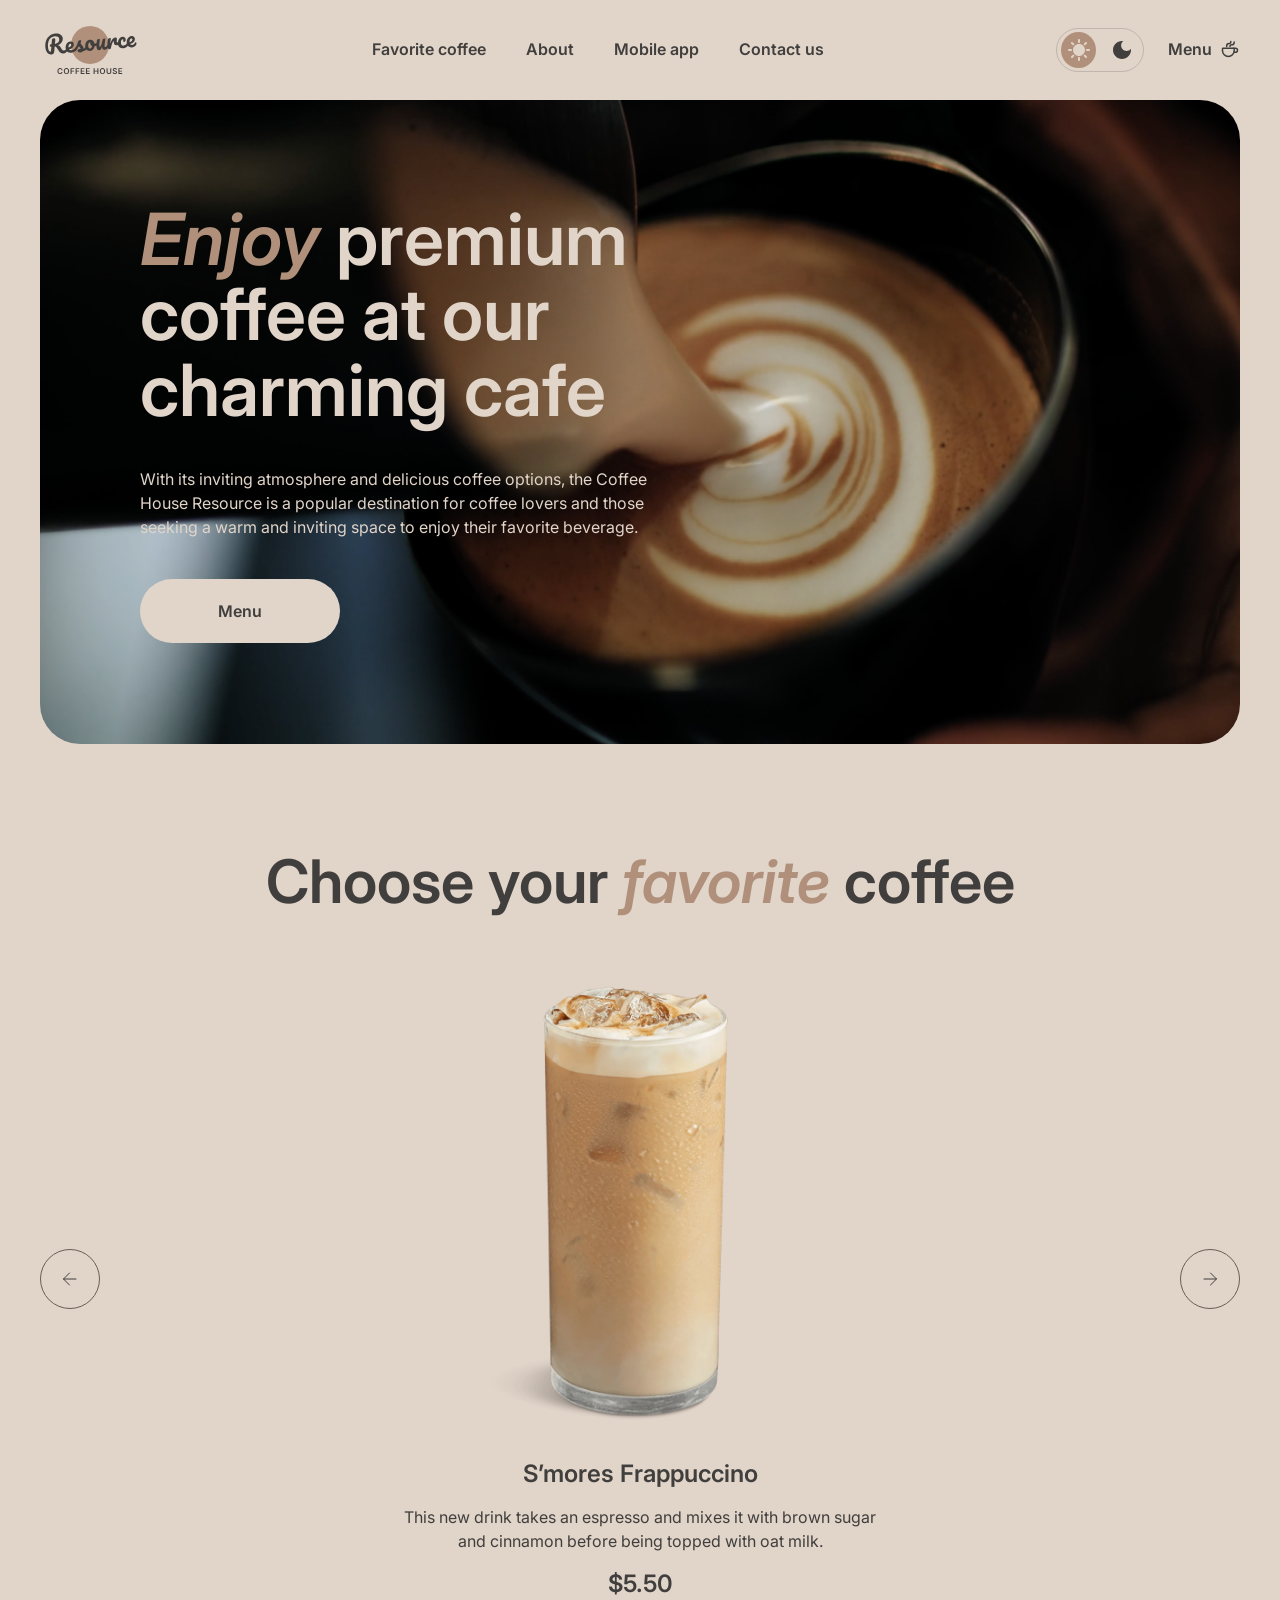
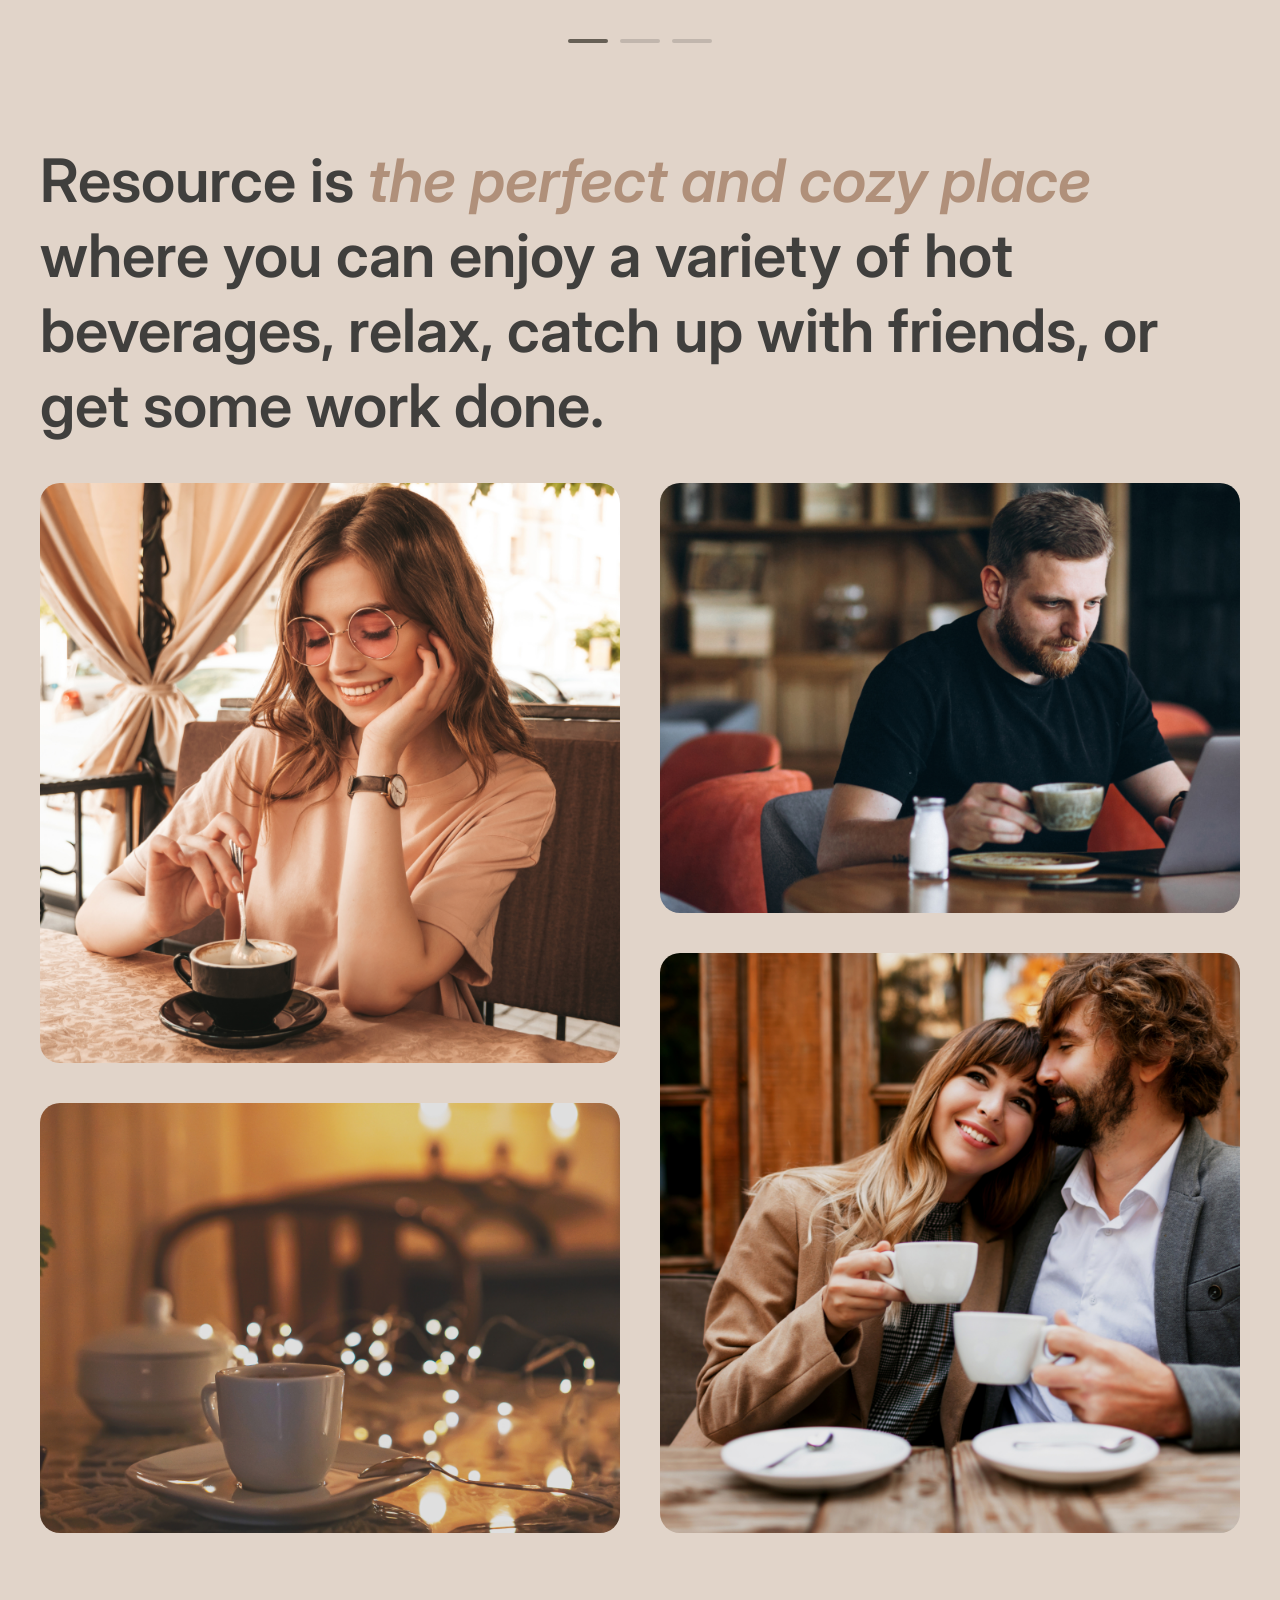
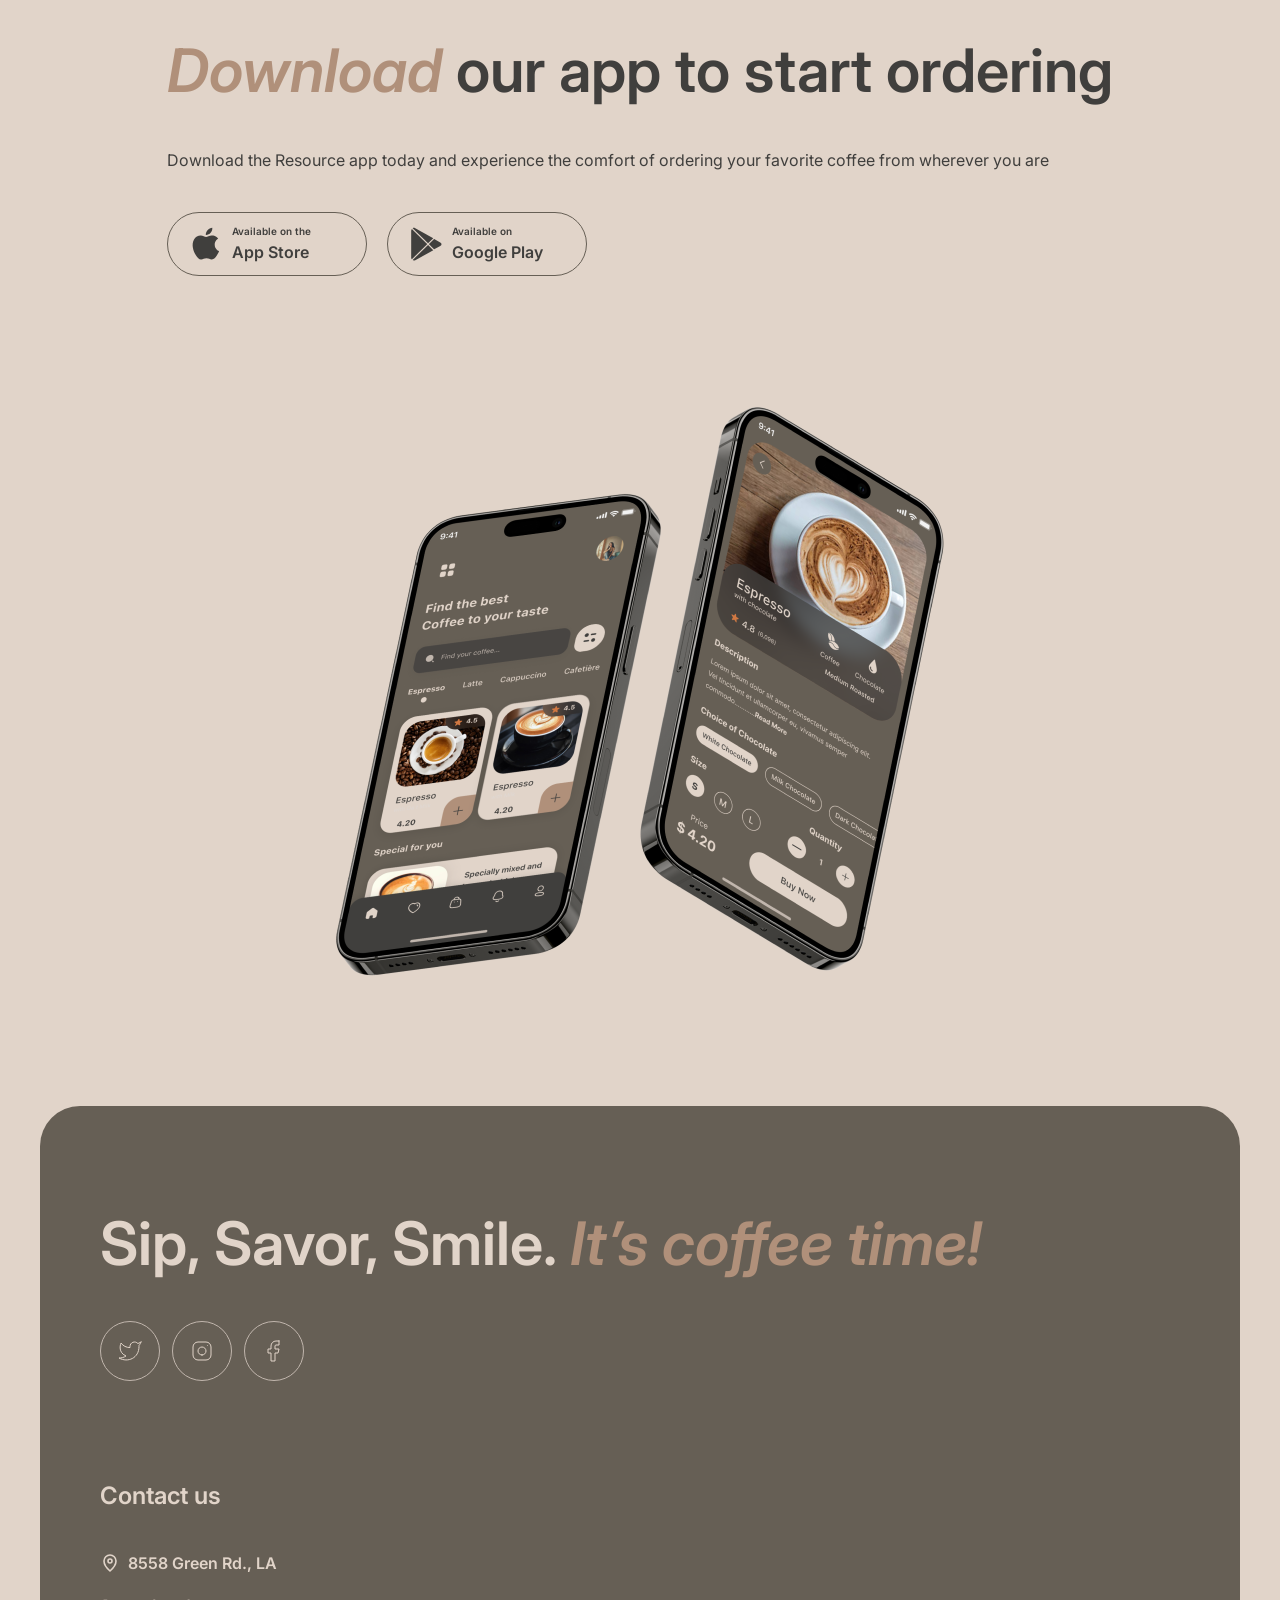
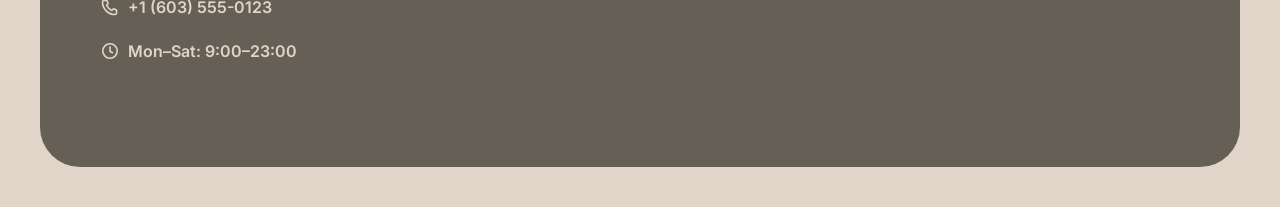
==== index.html @ 62344fa4 "feat: add main and menu page" ====
<!doctype html>
<html lang="en" data-theme="light">
  <head>
    <meta charset="UTF-8" />
    <meta name="viewport" content="width=device-width, initial-scale=1.0" />
    <title>Resource Coffee House</title>
    <link rel="icon" href="favicon.svg" type="image/svg+xml" />
    <link rel="preconnect" href="https://fonts.googleapis.com" />
    <link rel="preconnect" href="https://fonts.gstatic.com" crossorigin />
    <link
      href="https://fonts.googleapis.com/css2?family=Inter:ital,wght@0,400;0,600;1,600&display=swap"
      rel="stylesheet"
    />
    <link rel="stylesheet" href="assets/css/main.css" />
    <script>
      document.documentElement.setAttribute(
        "data-theme",
        localStorage.getItem("theme") === "dark" ? "dark" : "light",
      );
    </script>
  </head>
  <body>
    <header class="header">
      <div class="container header__inner">
        <a class="logo" href="index.html" aria-label="Resource home">
          <svg
            width="100"
            height="60"
            viewBox="0 0 100 60"
            fill="none"
            xmlns="http://www.w3.org/2000/svg"
          >
            <path
              d="M69 25C69 35.4934 60.4934 44 50 44C39.5066 44 31 35.4934 31 25C31 14.5066 39.5066 6 50 6C60.4934 6 69 14.5066 69 25Z"
              fill="#B0907A"
            />
            <path
              d="M95.6784 22.2913C95.8856 22.2732 96.0534 22.3548 96.1817 22.5364C96.326 22.7165 96.4127 22.9739 96.442 23.3086C96.4922 23.8824 96.4 24.3884 96.1652 24.8265C95.7789 25.5509 95.2359 26.1365 94.5362 26.5832C93.8524 27.0285 93.0084 27.295 92.0042 27.3829C90.4741 27.5168 89.2469 27.1664 88.3226 26.3318C87.3969 25.4812 86.8658 24.2749 86.7291 22.7129C86.6329 21.6131 86.7748 20.5727 87.1547 19.5919C87.5333 18.5951 88.1046 17.7822 88.8687 17.1532C89.6487 16.5229 90.5568 16.1623 91.5928 16.0717C92.5173 15.9908 93.2829 16.2049 93.8895 16.714C94.4948 17.2071 94.8386 17.9239 94.9209 18.8643C95.0171 19.9641 94.7016 20.9473 93.9743 21.814C93.2617 22.6633 91.9772 23.4021 90.1208 24.0303C90.5675 24.73 91.2451 25.0401 92.1537 24.9606C92.8072 24.9035 93.3279 24.7053 93.7158 24.3662C94.1197 24.0257 94.5692 23.4725 95.0643 22.7064C95.2346 22.4506 95.4393 22.3122 95.6784 22.2913ZM91.3914 18.4503C90.8016 18.5019 90.3295 18.8885 89.9751 19.6102C89.6365 20.3304 89.5098 21.1767 89.5949 22.149L89.5991 22.1968C90.5199 21.8914 91.2318 21.4918 91.7347 20.9981C92.2376 20.5044 92.4632 19.9626 92.4117 19.3729C92.3852 19.0701 92.2766 18.8386 92.0859 18.6786C91.9098 18.5013 91.6783 18.4252 91.3914 18.4503Z"
              fill="currentColor"
            />
            <path
              d="M83.2976 28.1446C81.7356 28.2813 80.4779 27.9497 79.5245 27.1497C78.5857 26.3324 78.0529 25.1985 77.926 23.7481C77.813 22.457 77.969 21.303 78.394 20.2861C78.819 19.2692 79.4149 18.4622 80.1818 17.8651C80.9487 17.268 81.7784 16.9304 82.671 16.8523C83.5477 16.7756 84.2481 16.9793 84.7723 17.4635C85.311 17.9303 85.6159 18.5702 85.6871 19.383C85.7456 20.0525 85.6437 20.6316 85.3813 21.1203C85.1348 21.6076 84.7725 21.8722 84.2944 21.9141C83.9915 21.9406 83.7382 21.8904 83.5344 21.7637C83.3465 21.6356 83.2414 21.444 83.2191 21.189C83.2093 21.0774 83.2141 20.9485 83.2334 20.8023C83.2527 20.6561 83.2676 20.5504 83.278 20.4852C83.3367 20.2392 83.357 20.0125 83.3389 19.8053C83.3208 19.5981 83.2511 19.4436 83.1297 19.3418C83.0243 19.2386 82.876 19.1953 82.6847 19.2121C82.3181 19.2441 81.9901 19.4415 81.7006 19.8041C81.4097 20.1508 81.193 20.6114 81.0506 21.186C80.9081 21.7606 80.8661 22.3826 80.9247 23.0521C81.0865 24.901 81.9723 25.7551 83.5821 25.6142C84.2356 25.557 84.9181 25.2805 85.6296 24.7846C86.3556 24.2714 87.0469 23.5444 87.7034 22.6036C87.8752 22.3637 88.0806 22.2333 88.3197 22.2124C88.5269 22.1942 88.6946 22.2759 88.8229 22.4574C88.9672 22.6375 89.054 22.895 89.0832 23.2297C89.1362 23.8354 89.028 24.3427 88.7587 24.7518C88.0904 25.7418 87.2526 26.5378 86.2452 27.1399C85.2524 27.7247 84.2699 28.0596 83.2976 28.1446Z"
              fill="currentColor"
            />
            <path
              d="M69.549 29.3476C68.9433 29.4006 68.485 29.1195 68.1742 28.5042C67.8794 27.8876 67.6706 26.8779 67.5479 25.4753C67.3666 23.4032 67.4892 21.4089 67.9158 19.4924C68.0188 19.0177 68.2207 18.6627 68.5213 18.4276C68.8365 18.1752 69.289 18.0232 69.8787 17.9716C70.1975 17.9437 70.4242 17.964 70.5586 18.0326C70.6931 18.1011 70.7701 18.2469 70.7897 18.4701C70.812 18.7251 70.7426 19.3094 70.5816 20.2229C70.478 20.8744 70.3993 21.4434 70.3455 21.93C70.2917 22.4165 70.2636 23.0132 70.2612 23.7201C70.6673 22.3033 71.1594 21.136 71.7376 20.2181C72.3158 19.3002 72.8997 18.6308 73.4892 18.2098C74.0947 17.7874 74.6605 17.5532 75.1865 17.5072C76.2225 17.4166 76.7858 17.8893 76.8765 18.9253C76.8946 19.1325 76.8668 19.6409 76.7931 20.4504C76.7214 21.0991 76.6925 21.5032 76.7064 21.6626C76.7552 22.2204 76.9789 22.4819 77.3773 22.4471C77.8236 22.408 78.3668 22.0072 79.0067 21.2445C79.1958 21.0191 79.4019 20.8967 79.6251 20.8772C79.8323 20.8591 80 20.9408 80.1283 21.1223C80.2712 21.2864 80.3559 21.5199 80.3824 21.8228C80.434 22.4125 80.315 22.8887 80.0255 23.2513C79.6197 23.7526 79.1285 24.1971 78.5521 24.5848C77.9903 24.9552 77.3746 25.1697 76.7052 25.2282C75.8604 25.3021 75.196 25.1434 74.7121 24.7521C74.2441 24.3594 73.978 23.7965 73.9139 23.0633C73.8929 22.8242 73.8959 22.583 73.9228 22.3397C73.9268 22.0182 73.9239 21.8016 73.9142 21.69C73.8919 21.435 73.793 21.3151 73.6177 21.3305C73.3786 21.3514 73.0836 21.6503 72.7325 22.2271C72.396 22.7865 72.0748 23.5213 71.7689 24.4314C71.4631 25.3415 71.2332 26.2932 71.0791 27.2864C70.9694 28.0509 70.8068 28.5791 70.5914 28.8709C70.3906 29.1455 70.0431 29.3044 69.549 29.3476Z"
              fill="currentColor"
            />
            <path
              d="M59.2462 30.2488C58.5289 30.3116 57.9106 30.0364 57.3912 29.4233C56.8863 28.7929 56.5906 27.9836 56.5042 26.9954C56.3996 25.8 56.3838 24.7012 56.4567 23.699C56.5282 22.6809 56.6985 21.5979 56.9675 20.4501C57.085 19.958 57.2782 19.5958 57.547 19.3635C57.8157 19.1312 58.2609 18.9878 58.8826 18.9334C59.2332 18.9028 59.4772 18.9376 59.6145 19.038C59.7677 19.1371 59.8541 19.2981 59.8736 19.5213C59.8847 19.6488 59.8347 20.0868 59.7235 20.8354C59.6157 21.4391 59.5349 21.9842 59.4811 22.4707C59.3088 24.1722 59.247 25.3019 59.2958 25.8598C59.3251 26.1945 59.3859 26.4301 59.4781 26.5666C59.569 26.6871 59.7021 26.7397 59.8774 26.7244C60.1165 26.7035 60.3904 26.4386 60.6993 25.9297C61.024 25.4195 61.3431 24.6608 61.6565 23.6536C61.9859 22.6451 62.2798 21.4148 62.5382 19.9627C62.6239 19.4734 62.7852 19.114 63.0221 18.8845C63.2749 18.6535 63.6643 18.5151 64.1903 18.4691C64.5569 18.437 64.8161 18.4625 64.9679 18.5456C65.1184 18.6127 65.204 18.7658 65.2249 19.0049C65.2598 19.4034 65.1561 20.5127 64.9138 22.3327C64.646 24.412 64.533 25.6907 64.5748 26.1688C64.6013 26.4717 64.686 26.7052 64.8289 26.8694C64.9703 27.0176 65.1447 27.0827 65.3519 27.0645C65.6706 27.0366 66.0285 26.8126 66.4254 26.3924C66.8368 25.9549 67.3708 25.2657 68.0273 24.3249C68.199 24.0851 68.4044 23.9547 68.6435 23.9337C68.8507 23.9156 69.0185 23.9973 69.1468 24.1788C69.291 24.3589 69.3778 24.6163 69.4071 24.9511C69.4629 25.5886 69.3547 26.096 69.0825 26.4731C68.471 27.3779 67.7905 28.1361 67.041 28.7477C66.3074 29.358 65.4385 29.707 64.4343 29.7949C63.6693 29.8618 63.0776 29.6165 62.6594 29.0588C62.2572 28.4997 62.0093 27.6862 61.9159 26.6183C61.7398 27.7259 61.4065 28.5982 60.9162 29.2354C60.4245 29.8566 59.8678 30.1944 59.2462 30.2488Z"
              fill="currentColor"
            />
            <path
              d="M57.5606 22.8796C57.7678 22.8614 57.9362 22.9511 58.0659 23.1485C58.1956 23.346 58.2744 23.6041 58.3023 23.9229C58.3692 24.688 58.1779 25.1625 57.7282 25.3463C56.8011 25.7647 55.7659 26.048 54.6225 26.1963C54.4367 27.5616 53.9332 28.6898 53.1117 29.5808C52.2888 30.4559 51.3115 30.9429 50.1799 31.0419C49.2235 31.1256 48.3824 30.9663 47.6566 30.564C46.9467 30.1603 46.383 29.5913 45.9654 28.8569C45.5478 28.1225 45.3 27.309 45.2219 26.4164C45.1159 25.205 45.2529 24.1089 45.6328 23.1281C46.0114 22.1313 46.5841 21.3343 47.351 20.7372C48.1165 20.1242 48.9933 19.7744 49.9816 19.688C51.1929 19.582 52.2022 19.9193 53.0093 20.6999C53.8309 21.4632 54.3592 22.453 54.5941 23.6691C55.339 23.5558 56.2177 23.3183 57.23 22.9567C57.3547 22.9136 57.4649 22.8879 57.5606 22.8796ZM50.1494 28.4908C50.6595 28.4462 51.0797 28.2007 51.41 27.7542C51.7563 27.3063 51.959 26.6863 52.0182 25.8941C51.4948 25.6026 51.0739 25.1977 50.7555 24.6795C50.4531 24.1599 50.2754 23.5972 50.2224 22.9916C50.2001 22.7365 50.2017 22.4794 50.2272 22.2202L50.1076 22.2307C49.4701 22.2864 48.9633 22.644 48.5873 23.3032C48.2259 23.9452 48.094 24.824 48.1916 25.9398C48.2683 26.8164 48.4942 27.4712 48.8694 27.9042C49.2605 28.3357 49.6872 28.5313 50.1494 28.4908Z"
              fill="currentColor"
            />
            <path
              d="M40.3103 32.4354C39.4815 32.508 38.8272 32.3725 38.3474 32.029C37.8836 31.6841 37.6307 31.2726 37.5889 30.7944C37.5527 30.38 37.6727 30.0081 37.9491 29.6787C38.2254 29.3494 38.6584 29.1589 39.2482 29.1073C39.4554 29.0892 39.6966 29.0922 39.9717 29.1163C40.2614 29.1231 40.4787 29.1282 40.6235 29.1316C40.5713 28.7185 40.4415 28.3364 40.2341 27.9851C40.0427 27.6325 39.8048 27.3 39.5205 26.9876C39.2348 26.6592 38.9692 26.3773 38.7237 26.1418C38.3119 27.1254 37.8861 27.9497 37.4464 28.6145C37.0226 29.278 36.5482 29.9137 36.0232 30.5218C35.7614 30.8338 35.4711 31.0038 35.1523 31.0316C34.8973 31.054 34.6824 30.9844 34.5077 30.823C34.3316 30.6457 34.2316 30.4216 34.2079 30.1506C34.1801 29.8318 34.2658 29.5272 34.4653 29.2367L34.7426 28.827C35.5244 27.6664 36.1078 26.7159 36.4928 25.9756C36.7233 25.4896 36.9884 24.8481 37.288 24.0509C37.5863 23.2379 37.8745 22.4016 38.1527 21.542C38.3942 20.8142 38.9931 20.4085 39.9494 20.3248C40.3957 20.2858 40.71 20.2984 40.8923 20.3628C41.0746 20.4271 41.1734 20.547 41.1888 20.7223C41.1971 20.8179 41.1785 20.9722 41.1329 21.1849C41.0873 21.3977 41.0177 21.6126 40.9243 21.8296C40.6876 22.4285 40.5867 22.9272 40.6215 23.3257C40.6424 23.5647 40.7451 23.8208 40.9296 24.0937C41.1301 24.3653 41.4244 24.7009 41.8127 25.1006C42.3814 25.7254 42.8141 26.2657 43.111 26.7216C43.4224 27.1601 43.6025 27.6583 43.6513 28.2162C43.6652 28.3756 43.6688 28.6001 43.662 28.8898C44.4166 28.5187 45.2626 27.6335 46.2003 26.2345C46.372 25.9946 46.5774 25.8642 46.8165 25.8433C47.0237 25.8252 47.1915 25.9069 47.3198 26.0884C47.464 26.2685 47.5508 26.5259 47.5801 26.8606C47.6331 27.4663 47.5249 27.9737 47.2555 28.3827C46.545 29.4407 45.8392 30.185 45.1381 30.6158C44.4515 31.0292 43.5756 31.2985 42.5105 31.4238C41.9204 32.0215 41.187 32.3587 40.3103 32.4354Z"
              fill="currentColor"
            />
            <path
              d="M36.6161 26.7357C36.8233 26.7175 36.9911 26.7992 37.1194 26.9807C37.2636 27.1608 37.3504 27.4183 37.3797 27.753C37.4355 28.3905 37.3273 28.8979 37.0551 29.2751C36.5281 30.0439 35.7492 30.7786 34.7183 31.4791C33.7034 32.1782 32.5823 32.5815 31.355 32.6888C29.6814 32.8353 28.3426 32.4947 27.3386 31.667C26.3347 30.8394 25.7637 29.6365 25.6256 28.0586C25.5294 26.9588 25.6713 25.9185 26.0512 24.9376C26.4298 23.9408 27.0011 23.1279 27.7652 22.4989C28.5452 21.8686 29.4533 21.508 30.4893 21.4174C31.4138 21.3365 32.1793 21.5506 32.786 22.0597C33.3913 22.5528 33.7351 23.2696 33.8173 24.21C33.9136 25.3098 33.5981 26.293 32.8708 27.1597C32.1581 28.009 30.8816 28.7471 29.0412 29.3739C29.5039 30.0722 30.293 30.3726 31.4088 30.275C32.126 30.2122 32.9173 29.894 33.7826 29.3204C34.6625 28.7295 35.4016 27.9983 35.9999 27.1269C36.1716 26.887 36.377 26.7566 36.6161 26.7357ZM30.2878 23.796C29.6981 23.8476 29.226 24.2342 28.8715 24.9559C28.533 25.6761 28.4063 26.5224 28.4914 27.4947L28.4955 27.5425C29.4164 27.2371 30.1283 26.8375 30.6312 26.3438C31.1341 25.8501 31.3597 25.3083 31.3081 24.7186C31.2816 24.4158 31.1731 24.1843 30.9824 24.0243C30.8063 23.847 30.5747 23.7709 30.2878 23.796Z"
              fill="currentColor"
            />
            <path
              d="M27.6906 27.5167C27.8978 27.4986 28.0656 27.5803 28.1939 27.7618C28.3382 27.9419 28.4249 28.1993 28.4542 28.5341C28.5086 29.1557 28.4004 29.6631 28.1296 30.0561C27.4454 31.0476 26.7351 31.8324 25.9987 32.4108C25.261 32.9733 24.3581 33.3012 23.2902 33.3946C22.2541 33.4853 21.3451 33.2837 20.5631 32.79C19.797 32.2949 19.028 31.3985 18.256 30.1009C17.6351 29.063 17.151 28.3023 16.8035 27.8188C16.4547 27.3193 16.119 26.9712 15.7967 26.7745C15.4903 26.5765 15.1198 26.4724 14.6852 26.4622C14.6508 26.8025 14.5595 27.8705 14.4114 29.6663C14.3537 30.4744 14.3165 30.9675 14.3 31.1456C14.2256 32.1319 13.9724 32.9089 13.5402 33.4767C13.1067 34.0286 12.4038 34.3471 11.4315 34.4321C10.3636 34.5256 9.38799 34.2977 8.50477 33.7486C7.63609 33.1822 6.9298 32.3606 6.38589 31.2839C5.84059 30.1913 5.50518 28.9277 5.37968 27.4932C5.1454 24.8154 5.40544 22.4638 6.15978 20.4383C6.93006 18.4115 8.10738 16.8148 9.69174 15.6483C11.2906 14.4644 13.1899 13.7763 15.3895 13.5838C16.9196 13.45 18.223 13.5688 19.2994 13.9404C20.3759 14.312 21.1968 14.8826 21.762 15.6523C22.3432 16.4206 22.6784 17.3148 22.7676 18.3349C22.8457 19.2275 22.7073 20.1229 22.3522 21.0213C22.0117 21.9023 21.4476 22.7066 20.66 23.434C19.8724 24.1614 18.8869 24.7375 17.7034 25.1622C18.4866 25.3025 19.1057 25.5856 19.5605 26.0116C20.0154 26.4376 20.4891 27.0787 20.9816 27.9351C21.5115 28.8524 22.0112 29.5153 22.4806 29.924C22.966 30.3312 23.4955 30.5098 24.0693 30.4596C24.5794 30.4149 25.0509 30.205 25.4838 29.8299C25.9154 29.4388 26.4456 28.7981 27.0744 27.9079C27.2461 27.6681 27.4515 27.5377 27.6906 27.5167ZM11.3837 26.727C10.8418 26.7744 10.4561 26.6797 10.2266 26.4428C10.013 26.2045 9.89225 25.9259 9.86436 25.6071C9.8309 25.2246 9.92394 24.9113 10.1435 24.6672C10.379 24.4218 10.6562 24.2851 10.9749 24.2572L11.5727 24.2049C11.691 22.6206 11.8123 21.2528 11.9364 20.1016C12.053 19.0474 12.6771 18.4708 13.8088 18.3718C14.7173 18.2923 15.2071 18.659 15.2782 19.4719C15.2936 19.6473 15.2975 19.7835 15.2899 19.8805L14.9199 23.9121C15.7764 23.789 16.5393 23.5134 17.2085 23.0855C17.8937 22.6561 18.4149 22.0966 18.7722 21.4068C19.1454 20.7156 19.2957 19.9556 19.2232 19.1268C19.1353 18.1226 18.7236 17.3636 17.988 16.8498C17.2524 16.3359 16.2232 16.1369 14.9002 16.2526C13.3382 16.3893 12.0016 16.8997 10.8904 17.7839C9.79381 18.6508 8.98568 19.8779 8.46605 21.4653C7.94503 23.0366 7.78003 24.9142 7.97108 27.0978C8.06033 28.1179 8.24063 28.9855 8.51198 29.7006C8.78334 30.4157 9.08648 30.9432 9.42139 31.2834C9.75631 31.6235 10.0592 31.7817 10.3302 31.7579C10.5374 31.7398 10.6957 31.6216 10.8051 31.4032C10.9304 31.1834 11.0127 30.839 11.052 30.3698L11.3837 26.727Z"
              fill="currentColor"
            />
            <path
              d="M78.4023 54.0001V48.1819H82.1864V49.0654H79.4563V50.645H81.9904V51.5285H79.4563V53.1165H82.2092V54.0001H78.4023Z"
              fill="currentColor"
            />
            <path
              d="M75.9698 49.7813C75.9433 49.5332 75.8316 49.34 75.6346 49.2017C75.4395 49.0635 75.1857 48.9943 74.8732 48.9943C74.6535 48.9943 74.4651 49.0275 74.3079 49.0938C74.1507 49.1601 74.0304 49.25 73.9471 49.3637C73.8638 49.4773 73.8211 49.607 73.8192 49.7529C73.8192 49.8741 73.8467 49.9792 73.9016 50.0682C73.9585 50.1572 74.0352 50.233 74.1317 50.2955C74.2283 50.3561 74.3353 50.4072 74.4528 50.4489C74.5702 50.4906 74.6886 50.5256 74.8079 50.554L75.3533 50.6904C75.573 50.7415 75.7842 50.8106 75.9869 50.8977C76.1914 50.9849 76.3742 51.0947 76.5352 51.2273C76.698 51.3599 76.8268 51.5199 76.9215 51.7074C77.0162 51.8949 77.0636 52.1146 77.0636 52.3665C77.0636 52.7074 76.9764 53.0076 76.8022 53.2671C76.628 53.5246 76.3761 53.7263 76.0465 53.8722C75.7189 54.0161 75.3221 54.0881 74.8562 54.0881C74.4035 54.0881 74.0105 54.018 73.6772 53.8779C73.3458 53.7377 73.0863 53.5332 72.8988 53.2642C72.7132 52.9953 72.6128 52.6676 72.5977 52.2813H73.6346C73.6497 52.4839 73.7122 52.6525 73.8221 52.787C73.9319 52.9214 74.0749 53.0218 74.2511 53.0881C74.4291 53.1544 74.628 53.1875 74.8477 53.1875C75.0768 53.1875 75.2776 53.1534 75.4499 53.0852C75.6242 53.0152 75.7605 52.9186 75.859 52.7955C75.9575 52.6705 76.0077 52.5246 76.0096 52.358C76.0077 52.2065 75.9632 52.0815 75.8761 51.983C75.7889 51.8826 75.6668 51.7993 75.5096 51.733C75.3543 51.6648 75.1725 51.6042 74.9641 51.5512L74.3022 51.3807C73.823 51.2576 73.4442 51.071 73.1658 50.821C72.8893 50.5692 72.7511 50.2349 72.7511 49.8182C72.7511 49.4754 72.8439 49.1752 73.0295 48.9176C73.217 48.6601 73.4717 48.4602 73.7937 48.3182C74.1156 48.1743 74.4802 48.1023 74.8874 48.1023C75.3003 48.1023 75.6621 48.1743 75.9727 48.3182C76.2852 48.4602 76.5304 48.6582 76.7085 48.912C76.8865 49.1638 76.9783 49.4536 76.984 49.7813H75.9698Z"
              fill="currentColor"
            />
            <path
              d="M70.2086 48.1819H71.2626V51.983C71.2626 52.3997 71.1641 52.7662 70.9672 53.0825C70.7721 53.3987 70.4975 53.6459 70.1433 53.8239C69.7891 54.0001 69.3753 54.0881 68.9018 54.0881C68.4264 54.0881 68.0117 54.0001 67.6575 53.8239C67.3033 53.6459 67.0287 53.3987 66.8336 53.0825C66.6386 52.7662 66.541 52.3997 66.541 51.983V48.1819H67.595V51.895C67.595 52.1374 67.648 52.3533 67.7541 52.5427C67.862 52.7321 68.0136 52.8807 68.2086 52.9887C68.4037 53.0948 68.6348 53.1478 68.9018 53.1478C69.1689 53.1478 69.3999 53.0948 69.595 52.9887C69.792 52.8807 69.9435 52.7321 70.0495 52.5427C70.1556 52.3533 70.2086 52.1374 70.2086 51.895V48.1819Z"
              fill="currentColor"
            />
            <path
              d="M65.1435 51.0909C65.1435 51.7178 65.026 52.2548 64.7912 52.7017C64.5582 53.1468 64.2401 53.4877 63.8366 53.7245C63.4351 53.9612 62.9796 54.0796 62.4702 54.0796C61.9607 54.0796 61.5043 53.9612 61.1009 53.7245C60.6993 53.4858 60.3812 53.144 60.1463 52.6989C59.9134 52.2519 59.7969 51.7159 59.7969 51.0909C59.7969 50.464 59.9134 49.9281 60.1463 49.483C60.3812 49.036 60.6993 48.6942 61.1009 48.4574C61.5043 48.2207 61.9607 48.1023 62.4702 48.1023C62.9796 48.1023 63.4351 48.2207 63.8366 48.4574C64.2401 48.6942 64.5582 49.036 64.7912 49.483C65.026 49.9281 65.1435 50.464 65.1435 51.0909ZM64.0838 51.0909C64.0838 50.6496 64.0147 50.2775 63.8764 49.9745C63.7401 49.6695 63.5507 49.4394 63.3082 49.2841C63.0658 49.1269 62.7865 49.0483 62.4702 49.0483C62.1539 49.0483 61.8745 49.1269 61.6321 49.2841C61.3897 49.4394 61.1993 49.6695 61.0611 49.9745C60.9247 50.2775 60.8565 50.6496 60.8565 51.0909C60.8565 51.5322 60.9247 51.9053 61.0611 52.2102C61.1993 52.5133 61.3897 52.7434 61.6321 52.9006C61.8745 53.0559 62.1539 53.1335 62.4702 53.1335C62.7865 53.1335 63.0658 53.0559 63.3082 52.9006C63.5507 52.7434 63.7401 52.5133 63.8764 52.2102C64.0147 51.9053 64.0838 51.5322 64.0838 51.0909Z"
              fill="currentColor"
            />
            <path
              d="M53.5918 54.0001V48.1819H54.6458V50.645H57.3418V48.1819H58.3986V54.0001H57.3418V51.5285H54.6458V54.0001H53.5918Z"
              fill="currentColor"
            />
            <path
              d="M45.9492 54.0001V48.1819H49.7333V49.0654H47.0032V50.645H49.5373V51.5285H47.0032V53.1165H49.756V54.0001H45.9492Z"
              fill="currentColor"
            />
            <path
              d="M40.6895 54.0001V48.1819H44.4735V49.0654H41.7434V50.645H44.2775V51.5285H41.7434V53.1165H44.4963V54.0001H40.6895Z"
              fill="currentColor"
            />
            <path
              d="M35.6016 54.0001V48.1819H39.3288V49.0654H36.6555V50.645H39.0732V51.5285H36.6555V54.0001H35.6016Z"
              fill="currentColor"
            />
            <path
              d="M30.5137 54.0001V48.1819H34.2409V49.0654H31.5676V50.645H33.9853V51.5285H31.5676V54.0001H30.5137Z"
              fill="currentColor"
            />
            <path
              d="M29.1181 51.0909C29.1181 51.7178 29.0007 52.2548 28.7658 52.7017C28.5328 53.1468 28.2147 53.4877 27.8113 53.7245C27.4097 53.9612 26.9542 54.0796 26.4448 54.0796C25.9353 54.0796 25.4789 53.9612 25.0755 53.7245C24.6739 53.4858 24.3558 53.144 24.1209 52.6989C23.888 52.2519 23.7715 51.7159 23.7715 51.0909C23.7715 50.464 23.888 49.9281 24.1209 49.483C24.3558 49.036 24.6739 48.6942 25.0755 48.4574C25.4789 48.2207 25.9353 48.1023 26.4448 48.1023C26.9542 48.1023 27.4097 48.2207 27.8113 48.4574C28.2147 48.6942 28.5328 49.036 28.7658 49.483C29.0007 49.9281 29.1181 50.464 29.1181 51.0909ZM28.0584 51.0909C28.0584 50.6496 27.9893 50.2775 27.851 49.9745C27.7147 49.6695 27.5253 49.4394 27.2828 49.2841C27.0404 49.1269 26.7611 49.0483 26.4448 49.0483C26.1285 49.0483 25.8491 49.1269 25.6067 49.2841C25.3643 49.4394 25.1739 49.6695 25.0357 49.9745C24.8993 50.2775 24.8311 50.6496 24.8311 51.0909C24.8311 51.5322 24.8993 51.9053 25.0357 52.2102C25.1739 52.5133 25.3643 52.7434 25.6067 52.9006C25.8491 53.0559 26.1285 53.1335 26.4448 53.1335C26.7611 53.1335 27.0404 53.0559 27.2828 52.9006C27.5253 52.7434 27.7147 52.5133 27.851 52.2102C27.9893 51.9053 28.0584 51.5322 28.0584 51.0909Z"
              fill="currentColor"
            />
            <path
              d="M22.5536 50.1449H21.4911C21.4608 49.9707 21.4049 49.8163 21.3235 49.6818C21.2421 49.5455 21.1407 49.4299 21.0195 49.3352C20.8983 49.2406 20.7601 49.1695 20.6048 49.1222C20.4513 49.0729 20.2856 49.0483 20.1076 49.0483C19.7913 49.0483 19.511 49.1279 19.2667 49.287C19.0224 49.4442 18.8311 49.6752 18.6928 49.9801C18.5546 50.2832 18.4854 50.6534 18.4854 51.0909C18.4854 51.536 18.5546 51.911 18.6928 52.2159C18.833 52.519 19.0243 52.7481 19.2667 52.9034C19.511 53.0568 19.7904 53.1335 20.1048 53.1335C20.279 53.1335 20.4419 53.1108 20.5934 53.0654C20.7468 53.018 20.8841 52.9489 21.0053 52.858C21.1284 52.7671 21.2317 52.6553 21.315 52.5227C21.4002 52.3902 21.4589 52.2387 21.4911 52.0682L22.5536 52.0739C22.5138 52.3504 22.4277 52.6099 22.2951 52.8523C22.1644 53.0947 21.993 53.3087 21.7809 53.4943C21.5688 53.6781 21.3207 53.822 21.0366 53.9262C20.7525 54.0284 20.4371 54.0796 20.0906 54.0796C19.5792 54.0796 19.1228 53.9612 18.7212 53.7245C18.3197 53.4877 18.0034 53.1459 17.7724 52.6989C17.5413 52.2519 17.4258 51.7159 17.4258 51.0909C17.4258 50.464 17.5423 49.9281 17.7752 49.483C18.0082 49.036 18.3254 48.6942 18.7269 48.4574C19.1284 48.2207 19.583 48.1023 20.0906 48.1023C20.4144 48.1023 20.7156 48.1477 20.994 48.2387C21.2724 48.3296 21.5205 48.4631 21.7383 48.6392C21.9561 48.8135 22.1351 49.0275 22.2752 49.2813C22.4173 49.5332 22.5101 49.821 22.5536 50.1449Z"
              fill="currentColor"
            />
          </svg>
        </a>

        <nav class="nav" aria-label="Primary">
          <ul class="nav__list">
            <li>
              <a class="nav__link" href="index.html#favorite-coffee"
                >Favorite coffee</a
              >
            </li>
            <li><a class="nav__link" href="index.html#about">About</a></li>
            <li>
              <a class="nav__link" href="index.html#mobile-app">Mobile app</a>
            </li>
            <li><a class="nav__link" href="#contacts">Contact us</a></li>
          </ul>
        </nav>

        <div class="header__actions">
          <div class="theme-switch" role="group" aria-label="Color theme">
            <button
              type="button"
              class="theme-switch__btn"
              data-theme-value="light"
              aria-label="Light theme"
            >
              <svg
                width="22"
                height="22"
                viewBox="0 0 22 22"
                fill="none"
                xmlns="http://www.w3.org/2000/svg"
              >
                <path
                  d="M10 3V1C10 0.45 10.45 0 11 0C11.55 0 12 0.45 12 1V3C12 3.55 11.55 4 11 4C10.45 4 10 3.55 10 3ZM17.36 6.05L18.77 4.63C19.16 4.24 19.16 3.61 18.77 3.22C18.38 2.83 17.75 2.83 17.36 3.22L15.95 4.64C15.56 5.03 15.56 5.66 15.95 6.05C16.34 6.44 16.97 6.44 17.36 6.05ZM21 10H19C18.45 10 18 10.45 18 11C18 11.55 18.45 12 19 12H21C21.55 12 22 11.55 22 11C22 10.45 21.55 10 21 10ZM11 18C10.45 18 10 18.45 10 19V21C10 21.55 10.45 22 11 22C11.55 22 12 21.55 12 21V19C12 18.45 11.55 18 11 18ZM4.64 6.05L3.22 4.64C2.83 4.25 2.83 3.61 3.22 3.23C3.61 2.85 4.25 2.84 4.63 3.23L6.04 4.64C6.43 5.03 6.43 5.67 6.04 6.05C5.65 6.43 5.02 6.44 4.64 6.05ZM15.95 15.95C15.56 16.34 15.56 16.98 15.95 17.36L17.36 18.77C17.75 19.16 18.39 19.16 18.77 18.77C19.16 18.38 19.16 17.74 18.77 17.36L17.36 15.95C16.98 15.56 16.34 15.56 15.95 15.95ZM1 12H3C3.55 12 4 11.55 4 11C4 10.45 3.55 10 3 10H1C0.45 10 0 10.45 0 11C0 11.55 0.45 12 1 12ZM4.64 18.78L6.05 17.37C6.44 16.98 6.44 16.34 6.05 15.96C5.66 15.58 5.02 15.57 4.64 15.96L3.23 17.37C2.84 17.76 2.84 18.4 3.23 18.78C3.61 19.17 4.25 19.17 4.64 18.78ZM11 5C7.69 5 5 7.69 5 11C5 14.31 7.69 17 11 17C14.31 17 17 14.31 17 11C17 7.69 14.31 5 11 5Z"
                  fill="#E1D4C9"
                />
              </svg>
            </button>
            <button
              type="button"
              class="theme-switch__btn"
              data-theme-value="dark"
              aria-label="Dark theme"
            >
              <svg
                width="18"
                height="18"
                viewBox="0 0 18 18"
                fill="none"
                xmlns="http://www.w3.org/2000/svg"
              >
                <path
                  d="M9 0C4.03 0 0 4.03 0 9C0 13.97 4.03 18 9 18C13.97 18 18 13.97 18 9C18 8.54 17.96 8.08 17.9 7.64C16.92 9.01 15.32 9.9 13.5 9.9C10.52 9.9 8.1 7.48 8.1 4.5C8.1 2.69 8.99 1.08 10.36 0.0999999C9.92 0.0399999 9.46 0 9 0Z"
                  fill="currentColor"
                />
              </svg>
            </button>
          </div>

          <a class="nav__link nav__link--menu" href="menu/index.html">
            Menu
            <svg
              width="20"
              height="20"
              viewBox="0 0 20 20"
              fill="none"
              xmlns="http://www.w3.org/2000/svg"
            >
              <path
                d="M14.166 9.76667V11.6667C14.166 14.8883 11.5543 17.5 8.33268 17.5C5.11102 17.5 2.49935 14.8883 2.49935 11.6667V9.76667C2.49935 9.4353 2.76798 9.16667 3.09935 9.16667H13.566C13.8974 9.16667 14.166 9.4353 14.166 9.76667Z"
                stroke="currentColor"
                stroke-width="1.5"
                stroke-linecap="round"
                stroke-linejoin="round"
              />
              <path
                d="M9.99935 7.49996C9.99935 6.66663 10.5946 5.83329 11.7851 5.83329C13.1 5.83329 14.166 4.7673 14.166 3.45234V2.91663"
                stroke="currentColor"
                stroke-width="1.5"
                stroke-linecap="round"
                stroke-linejoin="round"
              />
              <path
                d="M6.66732 7.5V7.08333C6.66732 5.70262 7.78661 4.58333 9.16732 4.58333C10.0878 4.58333 10.834 3.83714 10.834 2.91667V2.5"
                stroke="currentColor"
                stroke-width="1.5"
                stroke-linecap="round"
                stroke-linejoin="round"
              />
              <path
                d="M13.334 9.16663H15.4173C16.5679 9.16663 17.5007 10.0994 17.5007 11.25C17.5007 12.4006 16.5679 13.3333 15.4173 13.3333H14.1673"
                stroke="currentColor"
                stroke-width="1.5"
                stroke-linecap="round"
                stroke-linejoin="round"
              />
            </svg>
          </a>

          <button type="button" class="burger" aria-label="Open menu">
            <span></span><span></span>
          </button>
        </div>
      </div>
    </header>

    <main class="main">
      <section class="hero">
        <div class="container">
          <div class="hero__box">
            <div class="hero__offer">
              <h1 class="heading-1">
                <span class="accent">Enjoy</span> premium coffee at our charming
                cafe
              </h1>
              <p>
                With its inviting atmosphere and delicious coffee options, the
                Coffee House Resource is a popular destination for coffee lovers
                and those seeking a warm and inviting space to enjoy their
                favorite beverage.
              </p>
              <a class="btn btn-home" href="menu/index.html">
                Menu
                <svg
                  width="20"
                  height="20"
                  viewBox="0 0 20 20"
                  fill="none"
                  xmlns="http://www.w3.org/2000/svg"
                >
                  <path
                    d="M14.166 9.76667V11.6667C14.166 14.8883 11.5543 17.5 8.33268 17.5C5.11102 17.5 2.49935 14.8883 2.49935 11.6667V9.76667C2.49935 9.4353 2.76798 9.16667 3.09935 9.16667H13.566C13.8974 9.16667 14.166 9.4353 14.166 9.76667Z"
                    stroke="currentColor"
                    stroke-width="1.5"
                    stroke-linecap="round"
                    stroke-linejoin="round"
                  ></path>
                  <path
                    d="M9.99935 7.49996C9.99935 6.66663 10.5946 5.83329 11.7851 5.83329C13.1 5.83329 14.166 4.7673 14.166 3.45234V2.91663"
                    stroke="currentColor"
                    stroke-width="1.5"
                    stroke-linecap="round"
                    stroke-linejoin="round"
                  ></path>
                  <path
                    d="M6.66732 7.5V7.08333C6.66732 5.70262 7.78661 4.58333 9.16732 4.58333C10.0878 4.58333 10.834 3.83714 10.834 2.91667V2.5"
                    stroke="currentColor"
                    stroke-width="1.5"
                    stroke-linecap="round"
                    stroke-linejoin="round"
                  ></path>
                  <path
                    d="M13.334 9.16663H15.4173C16.5679 9.16663 17.5007 10.0994 17.5007 11.25C17.5007 12.4006 16.5679 13.3333 15.4173 13.3333H14.1673"
                    stroke="currentColor"
                    stroke-width="1.5"
                    stroke-linecap="round"
                    stroke-linejoin="round"
                  ></path>
                </svg>
              </a>
            </div>
          </div>
        </div>
      </section>

      <section class="favorites" id="favorite-coffee">
        <div class="container favorites__inner">
          <h2 class="heading-2">
            Choose your <span class="accent">favorite</span> coffee
          </h2>
          <div class="slider">
            <div class="slider-content">
              <button
                type="button"
                class="icon-btn slider__btn left"
                aria-label="Previous slide"
              >
                <svg
                  width="24"
                  height="24"
                  viewBox="0 0 24 24"
                  fill="none"
                  xmlns="http://www.w3.org/2000/svg"
                >
                  <path
                    d="M6 12H18.5M12.5 18L18.5 12L12.5 6"
                    stroke="currentColor"
                    stroke-linecap="round"
                    stroke-linejoin="round"
                  />
                </svg>
              </button>
              <div class="slider-wrapper">
                <div class="slide">
                  <img
                    src="assets/images/coffee-slider-1.png"
                    alt="S’mores Frappuccino"
                    width="480"
                    height="480"
                  />
                  <div class="slide__content">
                    <h3 class="heading-3">S’mores Frappuccino</h3>
                    <p>
                      This new drink takes an espresso and mixes it with brown
                      sugar and cinnamon before being topped with oat milk.
                    </p>
                    <p class="heading-3">$5.50</p>
                  </div>
                </div>
                <div class="slide">
                  <img
                    src="assets/images/coffee-slider-2.png"
                    alt="Caramel Macchiato"
                    width="480"
                    height="480"
                  />
                  <div class="slide__content">
                    <h3 class="heading-3">Caramel Macchiato</h3>
                    <p>
                      Fragrant and unique classic espresso with rich
                      caramel-peanut syrup, with cream under whipped thick foam.
                    </p>
                    <p class="heading-3">$5.00</p>
                  </div>
                </div>
                <div class="slide">
                  <img
                    src="assets/images/coffee-slider-3.png"
                    alt="Ice coffee"
                    width="480"
                    height="480"
                  />
                  <div class="slide__content">
                    <h3 class="heading-3">Ice coffee</h3>
                    <p>
                      A popular summer drink that tones and invigorates.
                      Prepared from coffee, milk and ice.
                    </p>
                    <p class="heading-3">$4.50</p>
                  </div>
                </div>
              </div>
              <button
                type="button"
                class="icon-btn slider__btn"
                aria-label="Next slide"
              >
                <svg
                  width="24"
                  height="24"
                  viewBox="0 0 24 24"
                  fill="none"
                  xmlns="http://www.w3.org/2000/svg"
                >
                  <path
                    d="M6 12H18.5M12.5 18L18.5 12L12.5 6"
                    stroke="currentColor"
                    stroke-linecap="round"
                    stroke-linejoin="round"
                  />
                </svg>
              </button>
            </div>

            <div class="slider__dots" aria-hidden="true">
              <span class="dot is-active"></span>
              <span class="dot"></span>
              <span class="dot"></span>
            </div>
          </div>
        </div>
      </section>

      <section class="about" id="about">
        <div class="container">
          <h2 class="heading-2">
            Resource is <span class="accent">the perfect and cozy place</span>
            where you can enjoy a variety of hot beverages, relax, catch up with
            friends, or get some work done.
          </h2>
          <div class="about__gallery">
            <img
              class="about__img about__img--tall"
              src="assets/images/about-1.png"
              alt="Visitor enjoying coffee at a wooden table"
              width="660"
              height="590"
            />
            <img
              class="about__img about__img--short"
              src="assets/images/about-2.png"
              alt="Two friends talking over coffee"
              width="660"
              height="430"
            />
            <img
              class="about__img about__img--short"
              src="assets/images/about-3.png"
              alt="Close-up of a coffee cup"
              width="660"
              height="430"
            />
            <img
              class="about__img about__img--tall"
              src="assets/images/about-4.png"
              alt="Couple sharing coffee"
              width="660"
              height="590"
            />
          </div>
        </div>
      </section>

      <section class="app" id="mobile-app">
        <div class="container app__inner">
          <div class="app__offer">
            <h2 class="heading-2">
              <span class="accent">Download</span> our app to start ordering
            </h2>
            <p>
              Download the Resource app today and experience the comfort of
              ordering your favorite coffee from wherever you are
            </p>
            <div class="store-buttons">
              <a
                class="store-btn"
                href="https://www.apple.com/app-store/"
                target="_blank"
              >
                <svg
                  width="36"
                  height="36"
                  viewBox="0 0 36 36"
                  fill="none"
                  xmlns="http://www.w3.org/2000/svg"
                >
                  <path
                    d="M26.7063 18.6307C26.6694 14.6324 30.0641 12.6872 30.2193 12.5966C28.2967 9.86366 25.3169 9.49026 24.2697 9.46048C21.767 9.20369 19.3393 10.9206 18.0644 10.9206C16.764 10.9206 14.8008 9.48529 12.6848 9.52747C9.96196 9.56841 7.41468 11.1055 6.01762 13.4923C3.13444 18.359 5.28474 25.5108 8.04705 29.4446C9.42884 31.3712 11.0435 33.5223 13.1569 33.4466C15.2245 33.3635 15.9968 32.1614 18.4919 32.1614C20.9641 32.1614 21.6893 33.4466 23.8447 33.3983C26.0637 33.3635 27.4608 31.463 28.7942 29.519C30.3911 27.3108 31.0323 25.1362 31.0578 25.0245C31.0056 25.0071 26.7483 23.4229 26.7063 18.6307Z"
                    fill="currentColor"
                  />
                  <path
                    d="M22.6347 6.87268C23.7468 5.51675 24.5076 3.67205 24.2964 1.80005C22.6869 1.86952 20.674 2.88554 19.5149 4.21169C18.4893 5.38029 17.5732 7.29571 17.8099 9.097C19.6179 9.2285 21.4743 8.20752 22.6347 6.87268Z"
                    fill="currentColor"
                  />
                </svg>
                <div class="store-btn__text">
                  <span class="store-btn__caption">Available on the</span>
                  <span>App Store</span>
                </div>
              </a>
              <a
                class="store-btn"
                href="https://play.google.com/store"
                target="_blank"
              >
                <svg
                  width="36"
                  height="36"
                  viewBox="0 0 36 36"
                  fill="none"
                  xmlns="http://www.w3.org/2000/svg"
                >
                  <path
                    d="M3.7558 3.20309C3.39335 3.57302 3.18359 4.14896 3.18359 4.89483V31.4995C3.18359 32.2454 3.39335 32.8213 3.7558 33.1913L3.84525 33.2725L19.1359 18.3701V18.0182L3.84525 3.11587L3.7558 3.20309Z"
                    fill="currentColor"
                  />
                  <path
                    d="M26.0776 23.34L20.9863 18.3701V18.0182L26.0837 13.0482L26.1979 13.1129L32.2345 16.4618C33.9573 17.4122 33.9573 18.9761 32.2345 19.9325L26.1979 23.2754L26.0776 23.34Z"
                    fill="currentColor"
                  />
                  <path
                    d="M25.2733 24.2008L20.0617 19.1196L4.68164 34.1167C5.25384 34.7031 6.18695 34.7738 7.24807 34.1873L25.2733 24.2008Z"
                    fill="currentColor"
                  />
                  <path
                    d="M25.2733 12.1876L7.24807 2.20103C6.18695 1.62058 5.25384 1.69125 4.68164 2.27772L20.0617 17.2688L25.2733 12.1876Z"
                    fill="currentColor"
                  />
                </svg>
                <div class="store-btn__text">
                  <span class="store-btn__caption">Available on</span>
                  <span>Google Play</span>
                </div>
              </a>
            </div>
          </div>
          <img
            class="app__image"
            src="assets/images/mobile-screens.png"
            alt="Resource mobile app screens"
            width="630"
            height="630"
          />
        </div>
      </section>
    </main>

    <footer class="footer" id="contacts">
      <div class="container">
        <div class="footer__box">
          <div class="footer__offer">
            <h2 class="heading-2">
              Sip, Savor, Smile. <span class="accent">It’s coffee time!</span>
            </h2>
            <ul class="socials">
              <li>
                <a
                  class="socials__link"
                  href="https://twitter.com"
                  target="_blank"
                  aria-label="Twitter"
                >
                  <svg
                    width="24"
                    height="24"
                    viewBox="0 0 24 24"
                    fill="none"
                    xmlns="http://www.w3.org/2000/svg"
                  >
                    <path
                      d="M23 3.01006C23 3.01006 20.9821 4.20217 19.86 4.54006C19.2577 3.84757 18.4573 3.35675 17.567 3.13398C16.6767 2.91122 15.7395 2.96725 14.8821 3.29451C14.0247 3.62177 13.2884 4.20446 12.773 4.96377C12.2575 5.72309 11.9877 6.62239 12 7.54006V8.54006C10.2426 8.58562 8.50127 8.19587 6.93101 7.4055C5.36074 6.61513 4.01032 5.44869 3 4.01006C3 4.01006 -1 13.0101 8 17.0101C5.94053 18.408 3.48716 19.109 1 19.0101C10 24.0101 21 19.0101 21 7.51006C20.9991 7.23151 20.9723 6.95365 20.92 6.68006C21.9406 5.67355 23 3.01006 23 3.01006Z"
                      stroke="currentColor"
                      stroke-linecap="round"
                      stroke-linejoin="round"
                    />
                  </svg>
                </a>
              </li>
              <li>
                <a
                  class="socials__link"
                  href="https://instagram.com"
                  target="_blank"
                  aria-label="Instagram"
                >
                  <svg
                    width="24"
                    height="24"
                    viewBox="0 0 24 24"
                    fill="none"
                    xmlns="http://www.w3.org/2000/svg"
                  >
                    <path
                      d="M12 16C14.2091 16 16 14.2091 16 12C16 9.79086 14.2091 8 12 8C9.79086 8 8 9.79086 8 12C8 14.2091 9.79086 16 12 16Z"
                      stroke="currentColor"
                      stroke-linecap="round"
                      stroke-linejoin="round"
                    />
                    <path
                      d="M3 16V8C3 5.23858 5.23858 3 8 3H16C18.7614 3 21 5.23858 21 8V16C21 18.7614 18.7614 21 16 21H8C5.23858 21 3 18.7614 3 16Z"
                      stroke="currentColor"
                    />
                    <path
                      d="M17.5 6.51L17.51 6.49889"
                      stroke="currentColor"
                      stroke-linecap="round"
                      stroke-linejoin="round"
                    />
                  </svg>
                </a>
              </li>
              <li>
                <a
                  class="socials__link"
                  href="https://facebook.com"
                  target="_blank"
                  aria-label="Facebook"
                >
                  <svg
                    width="24"
                    height="24"
                    viewBox="0 0 24 24"
                    fill="none"
                    xmlns="http://www.w3.org/2000/svg"
                  >
                    <path
                      d="M17 2H14C12.6739 2 11.4021 2.52678 10.4645 3.46447C9.52678 4.40215 9 5.67392 9 7V10H6V14H9V22H13V14H16L17 10H13V7C13 6.73478 13.1054 6.48043 13.2929 6.29289C13.4804 6.10536 13.7348 6 14 6H17V2Z"
                      stroke="currentColor"
                      stroke-linecap="round"
                      stroke-linejoin="round"
                    />
                  </svg>
                </a>
              </li>
            </ul>
          </div>

          <div class="footer__info">
            <h3 class="heading-3">Contact us</h3>
            <ul class="contacts-list">
              <li>
                <a
                  href="https://maps.google.com/?q=8558+Green+Rd+LA"
                  target="_blank"
                >
                  <svg
                    width="20"
                    height="20"
                    viewBox="0 0 20 20"
                    fill="none"
                    aria-hidden="true"
                  >
                    <path
                      d="M10 18s6-5.2 6-10A6 6 0 1 0 4 8c0 4.8 6 10 6 10Z"
                      stroke="currentColor"
                      stroke-width="1.6"
                    />
                    <circle
                      cx="10"
                      cy="8"
                      r="2"
                      stroke="currentColor"
                      stroke-width="1.6"
                    />
                  </svg>
                  8558 Green Rd., LA
                </a>
              </li>
              <li>
                <a href="tel:+16035550123">
                  <svg
                    width="20"
                    height="20"
                    viewBox="0 0 20 20"
                    fill="none"
                    aria-hidden="true"
                  >
                    <path
                      d="M4 3.5h3l1.2 3L6.5 8.2a11 11 0 0 0 5.3 5.3l1.7-1.7 3 1.2v3A1.5 1.5 0 0 1 15 17.5 12.5 12.5 0 0 1 2.5 5 1.5 1.5 0 0 1 4 3.5Z"
                      stroke="currentColor"
                      stroke-width="1.6"
                      stroke-linejoin="round"
                    />
                  </svg>
                  +1 (603) 555-0123
                </a>
              </li>
              <li>
                <span>
                  <svg
                    width="20"
                    height="20"
                    viewBox="0 0 20 20"
                    fill="none"
                    aria-hidden="true"
                  >
                    <circle
                      cx="10"
                      cy="10"
                      r="7.2"
                      stroke="currentColor"
                      stroke-width="1.6"
                    />
                    <path
                      d="M10 6v4.2l2.5 1.5"
                      stroke="currentColor"
                      stroke-width="1.6"
                      stroke-linecap="round"
                    />
                  </svg>
                  Mon–Sat: 9:00–23:00
                </span>
              </li>
            </ul>
          </div>
        </div>
      </div>
    </footer>

    <script src="assets/js/theme.js"></script>
  </body>
</html>
---- assets/css/main.css ----
@import "global.css";
@import "reset.css";
@import "theme.css";
@import "header.css";
@import "footer.css";
@import "home.css";
@import "catalog.css";

body {
  font-family: Inter, sans-serif;
  font-size: 16px;
  font-weight: 400;
  line-height: 1.5;
  color: var(--text-primary);
  background: var(--bg-page);
}

img {
  max-width: 100%;
  height: auto;
  display: block;
}

button {
  font: inherit;
  color: inherit;
  background: none;
  border: 0;
  padding: 0;
  cursor: pointer;
}
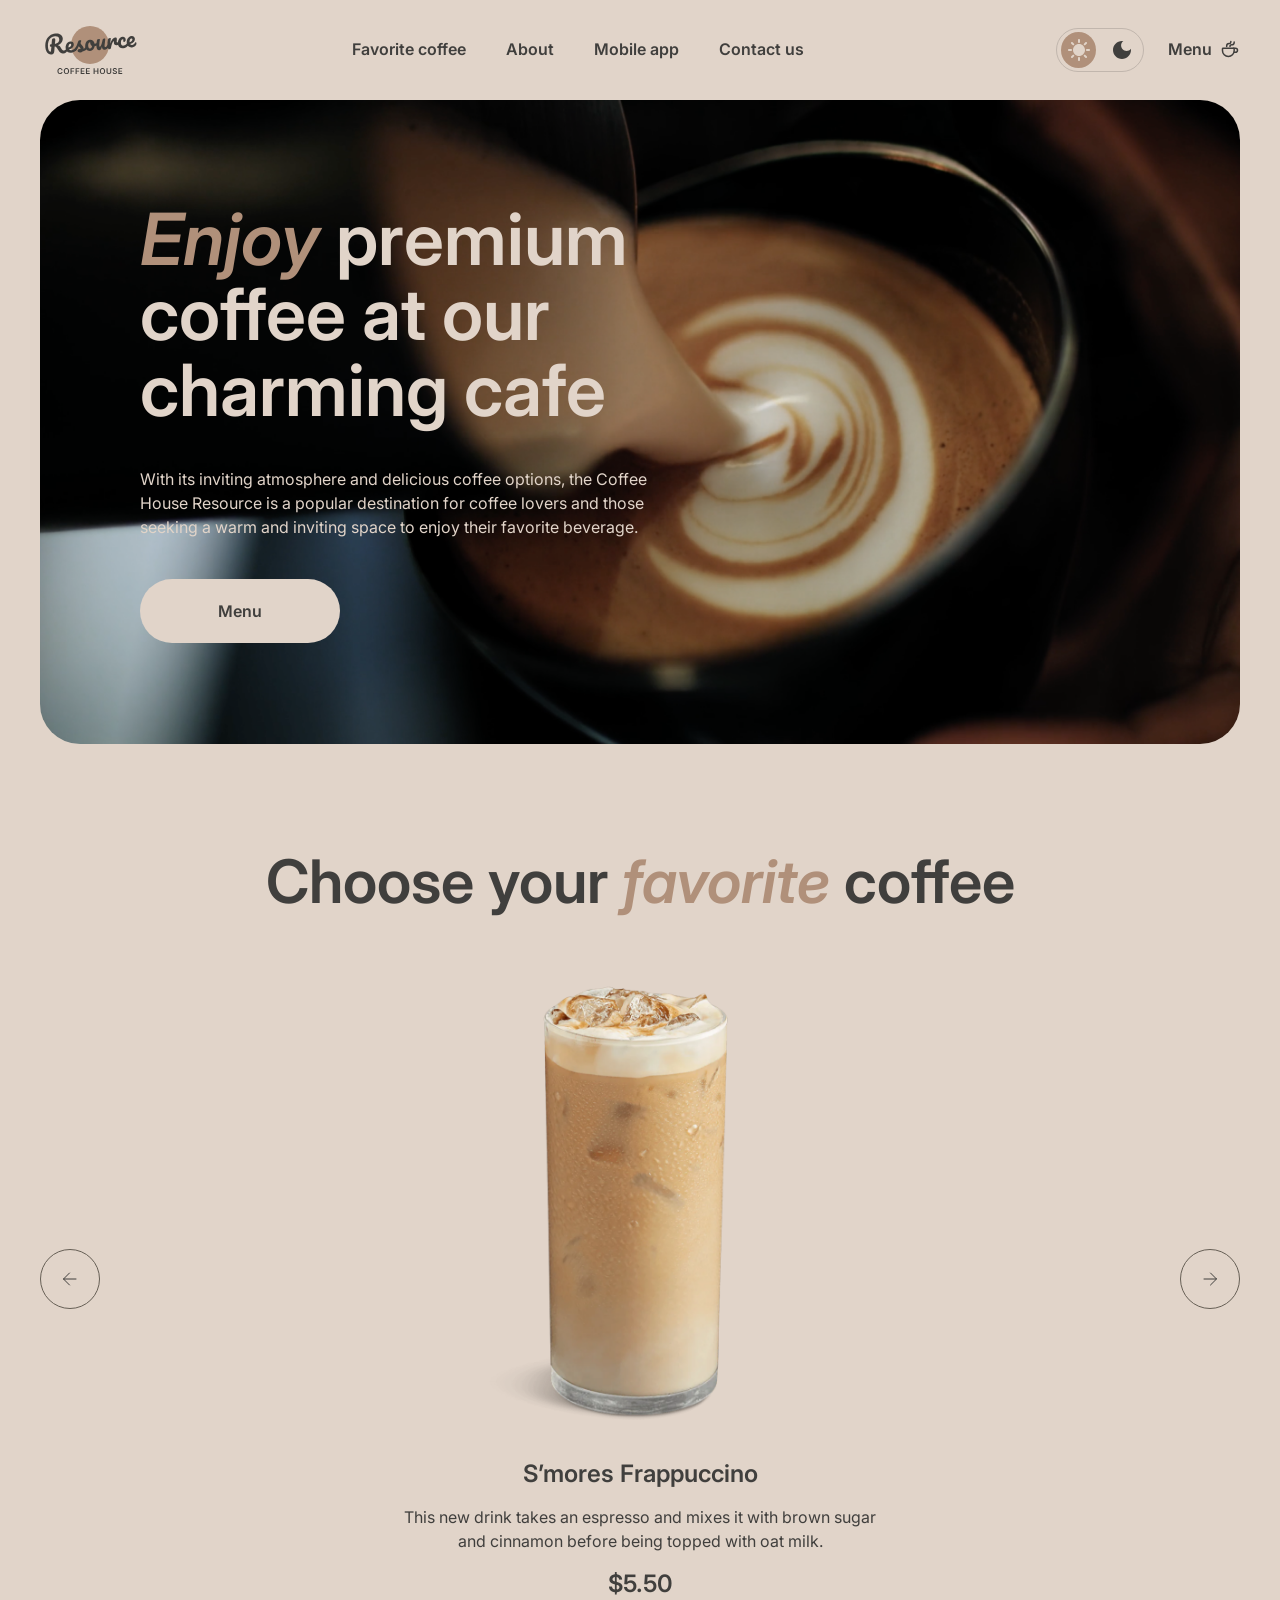
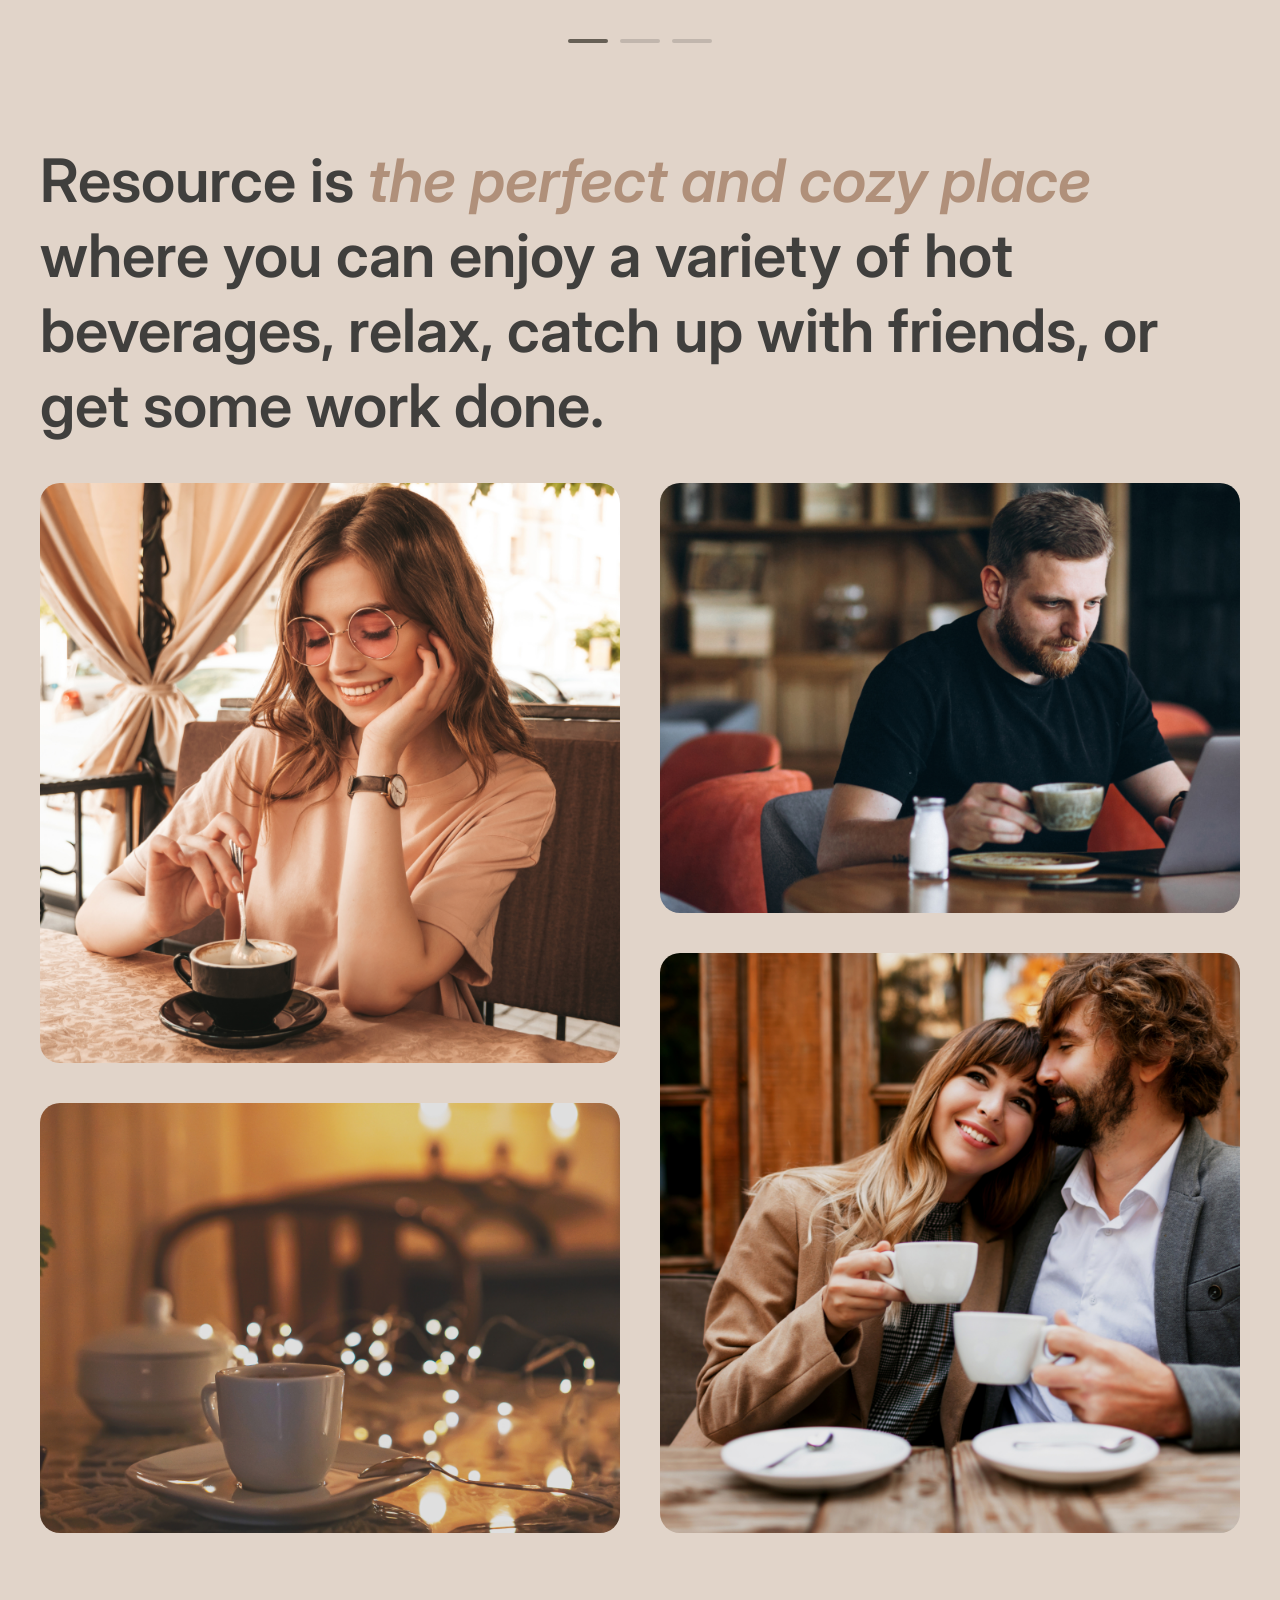
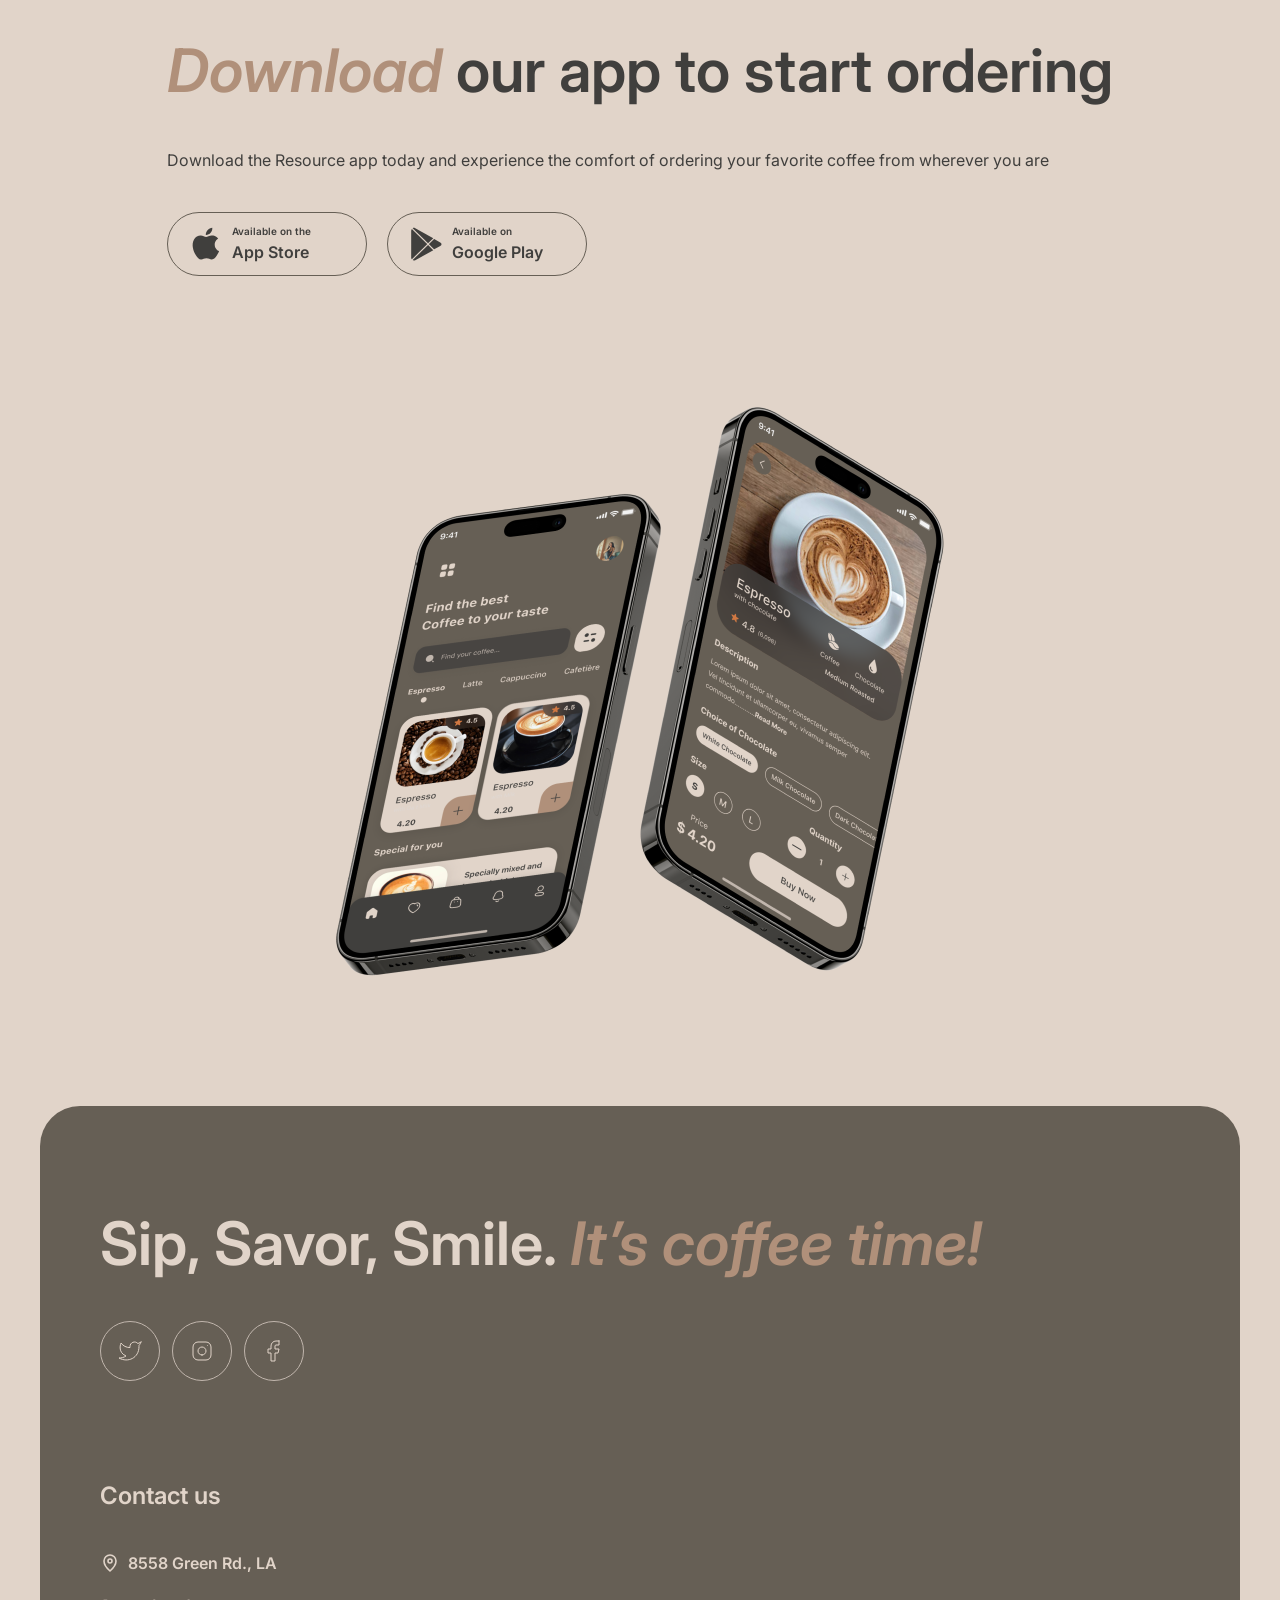
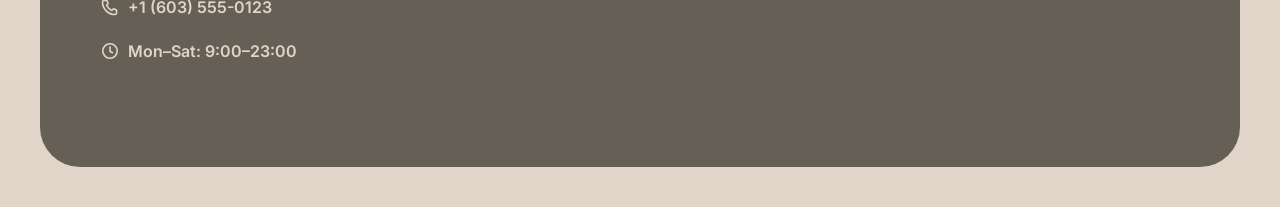
==== commit d907748b: "feat: added burger menu" ====
--- a/index.html
+++ b/index.html
@@ -125,6 +125,50 @@
               <a class="nav__link" href="index.html#mobile-app">Mobile app</a>
             </li>
             <li><a class="nav__link" href="#contacts">Contact us</a></li>
+            <li>
+              <a
+                class="nav__link nav__link--menu nav__link--menu-mobile"
+                href="menu/index.html"
+              >
+                Menu
+                <svg
+                  width="20"
+                  height="20"
+                  viewBox="0 0 20 20"
+                  fill="none"
+                  xmlns="http://www.w3.org/2000/svg"
+                >
+                  <path
+                    d="M14.166 9.76667V11.6667C14.166 14.8883 11.5543 17.5 8.33268 17.5C5.11102 17.5 2.49935 14.8883 2.49935 11.6667V9.76667C2.49935 9.4353 2.76798 9.16667 3.09935 9.16667H13.566C13.8974 9.16667 14.166 9.4353 14.166 9.76667Z"
+                    stroke="currentColor"
+                    stroke-width="1.5"
+                    stroke-linecap="round"
+                    stroke-linejoin="round"
+                  />
+                  <path
+                    d="M9.99935 7.49996C9.99935 6.66663 10.5946 5.83329 11.7851 5.83329C13.1 5.83329 14.166 4.7673 14.166 3.45234V2.91663"
+                    stroke="currentColor"
+                    stroke-width="1.5"
+                    stroke-linecap="round"
+                    stroke-linejoin="round"
+                  />
+                  <path
+                    d="M6.66732 7.5V7.08333C6.66732 5.70262 7.78661 4.58333 9.16732 4.58333C10.0878 4.58333 10.834 3.83714 10.834 2.91667V2.5"
+                    stroke="currentColor"
+                    stroke-width="1.5"
+                    stroke-linecap="round"
+                    stroke-linejoin="round"
+                  />
+                  <path
+                    d="M13.334 9.16663H15.4173C16.5679 9.16663 17.5007 10.0994 17.5007 11.25C17.5007 12.4006 16.5679 13.3333 15.4173 13.3333H14.1673"
+                    stroke="currentColor"
+                    stroke-width="1.5"
+                    stroke-linecap="round"
+                    stroke-linejoin="round"
+                  />
+                </svg>
+              </a>
+            </li>
           </ul>
         </nav>
 
@@ -286,6 +330,7 @@
               <button
                 type="button"
                 class="icon-btn slider__btn left"
+                data-direction="prev"
                 aria-label="Previous slide"
               >
                 <svg
@@ -304,58 +349,62 @@
                 </svg>
               </button>
               <div class="slider-wrapper">
-                <div class="slide">
-                  <img
-                    src="assets/images/coffee-slider-1.png"
-                    alt="S’mores Frappuccino"
-                    width="480"
-                    height="480"
-                  />
-                  <div class="slide__content">
-                    <h3 class="heading-3">S’mores Frappuccino</h3>
-                    <p>
-                      This new drink takes an espresso and mixes it with brown
-                      sugar and cinnamon before being topped with oat milk.
-                    </p>
-                    <p class="heading-3">$5.50</p>
+                <div class="slider-track">
+                  <div class="slide">
+                    <img
+                      src="assets/images/coffee-slider-1.png"
+                      alt="S’mores Frappuccino"
+                      width="480"
+                      height="480"
+                    />
+                    <div class="slide__content">
+                      <h3 class="heading-3">S’mores Frappuccino</h3>
+                      <p>
+                        This new drink takes an espresso and mixes it with brown
+                        sugar and cinnamon before being topped with oat milk.
+                      </p>
+                      <p class="heading-3">$5.50</p>
+                    </div>
                   </div>
-                </div>
-                <div class="slide">
-                  <img
-                    src="assets/images/coffee-slider-2.png"
-                    alt="Caramel Macchiato"
-                    width="480"
-                    height="480"
-                  />
-                  <div class="slide__content">
-                    <h3 class="heading-3">Caramel Macchiato</h3>
-                    <p>
-                      Fragrant and unique classic espresso with rich
-                      caramel-peanut syrup, with cream under whipped thick foam.
-                    </p>
-                    <p class="heading-3">$5.00</p>
+                  <div class="slide">
+                    <img
+                      src="assets/images/coffee-slider-2.png"
+                      alt="Caramel Macchiato"
+                      width="480"
+                      height="480"
+                    />
+                    <div class="slide__content">
+                      <h3 class="heading-3">Caramel Macchiato</h3>
+                      <p>
+                        Fragrant and unique classic espresso with rich
+                        caramel-peanut syrup, with cream under whipped thick
+                        foam.
+                      </p>
+                      <p class="heading-3">$5.00</p>
+                    </div>
                   </div>
-                </div>
-                <div class="slide">
-                  <img
-                    src="assets/images/coffee-slider-3.png"
-                    alt="Ice coffee"
-                    width="480"
-                    height="480"
-                  />
-                  <div class="slide__content">
-                    <h3 class="heading-3">Ice coffee</h3>
-                    <p>
-                      A popular summer drink that tones and invigorates.
-                      Prepared from coffee, milk and ice.
-                    </p>
-                    <p class="heading-3">$4.50</p>
+                  <div class="slide">
+                    <img
+                      src="assets/images/coffee-slider-3.png"
+                      alt="Ice coffee"
+                      width="480"
+                      height="480"
+                    />
+                    <div class="slide__content">
+                      <h3 class="heading-3">Ice coffee</h3>
+                      <p>
+                        A popular summer drink that tones and invigorates.
+                        Prepared from coffee, milk and ice.
+                      </p>
+                      <p class="heading-3">$4.50</p>
+                    </div>
                   </div>
                 </div>
               </div>
               <button
                 type="button"
                 class="icon-btn slider__btn"
+                data-direction="next"
                 aria-label="Next slide"
               >
                 <svg
@@ -681,5 +730,7 @@
     </footer>
 
     <script src="assets/js/theme.js"></script>
+    <script src="assets/js/slider.js"></script>
+    <script src="assets/js/burger.js"></script>
   </body>
 </html>
--- a/assets/css/main.css
+++ b/assets/css/main.css
@@ -5,6 +5,8 @@
 @import "footer.css";
 @import "home.css";
 @import "catalog.css";
+@import "modal.css";
+@import "burger.css";
 
 body {
   font-family: Inter, sans-serif;
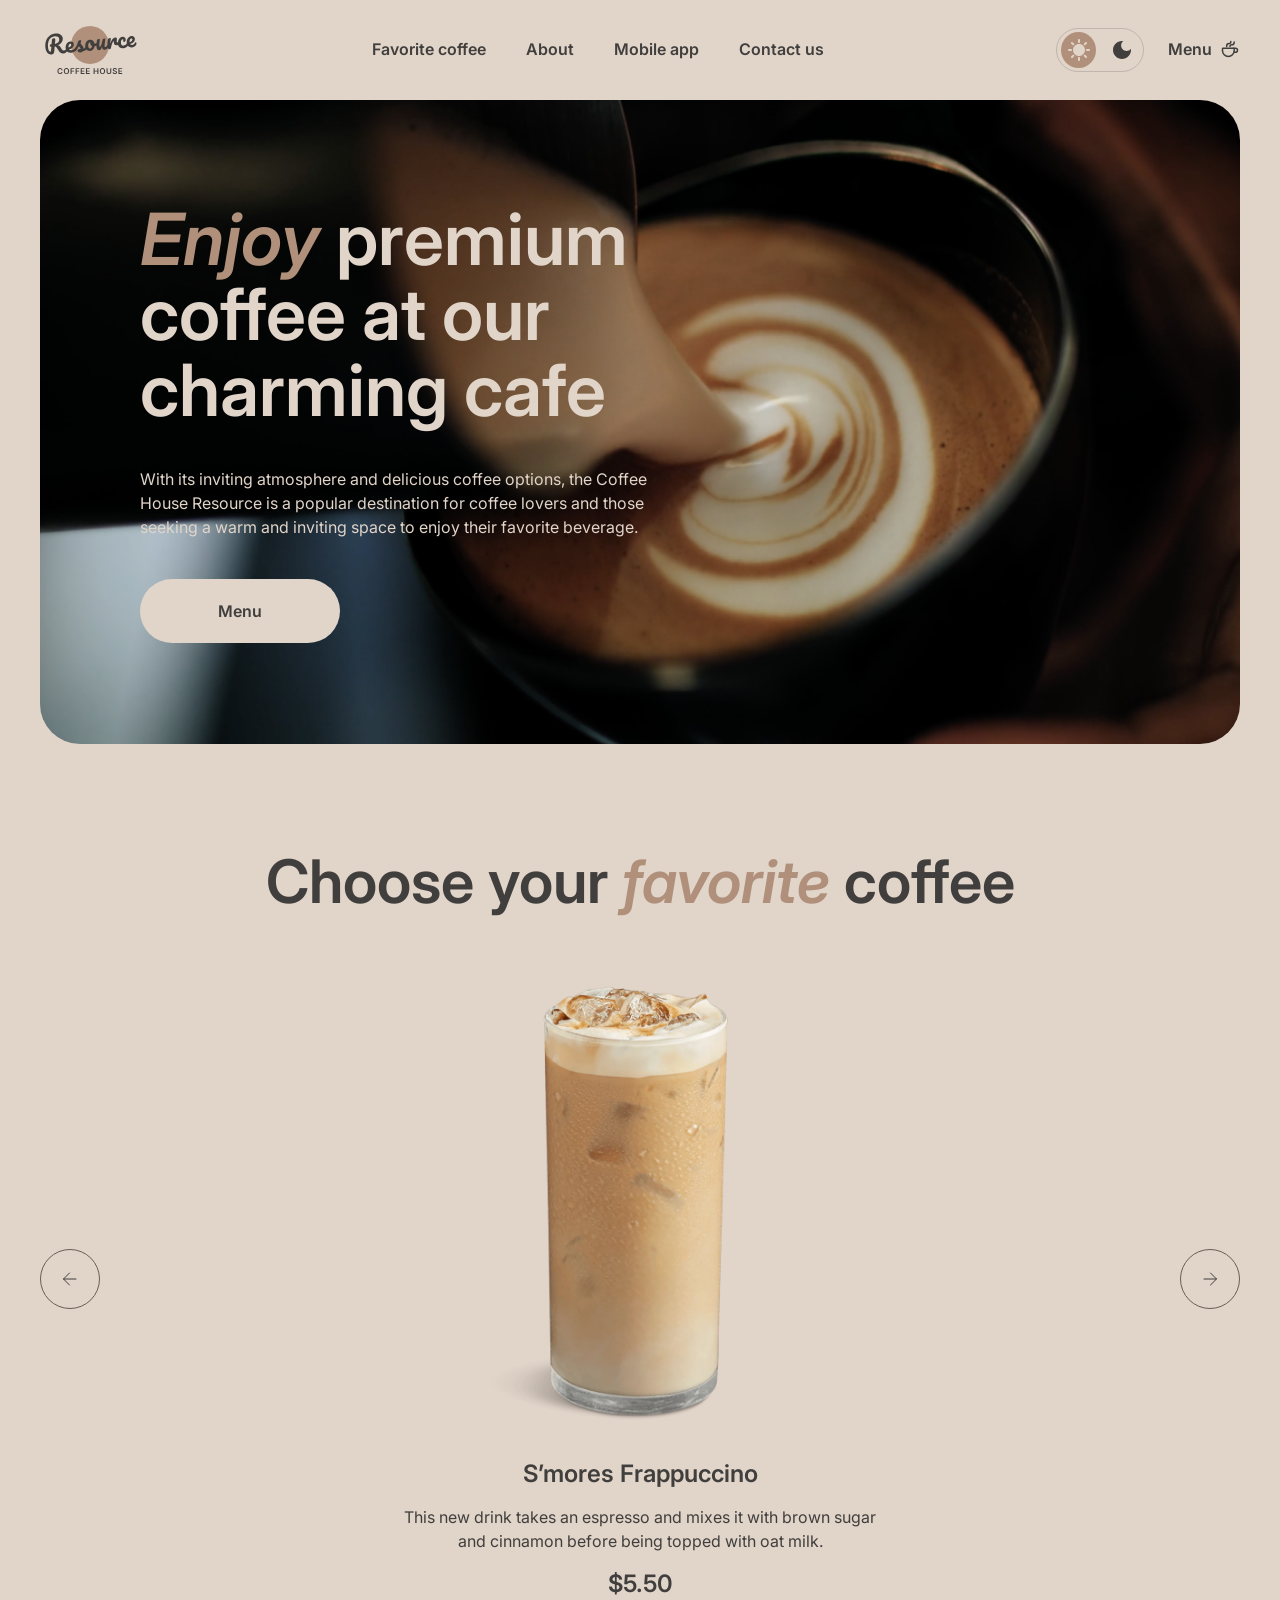
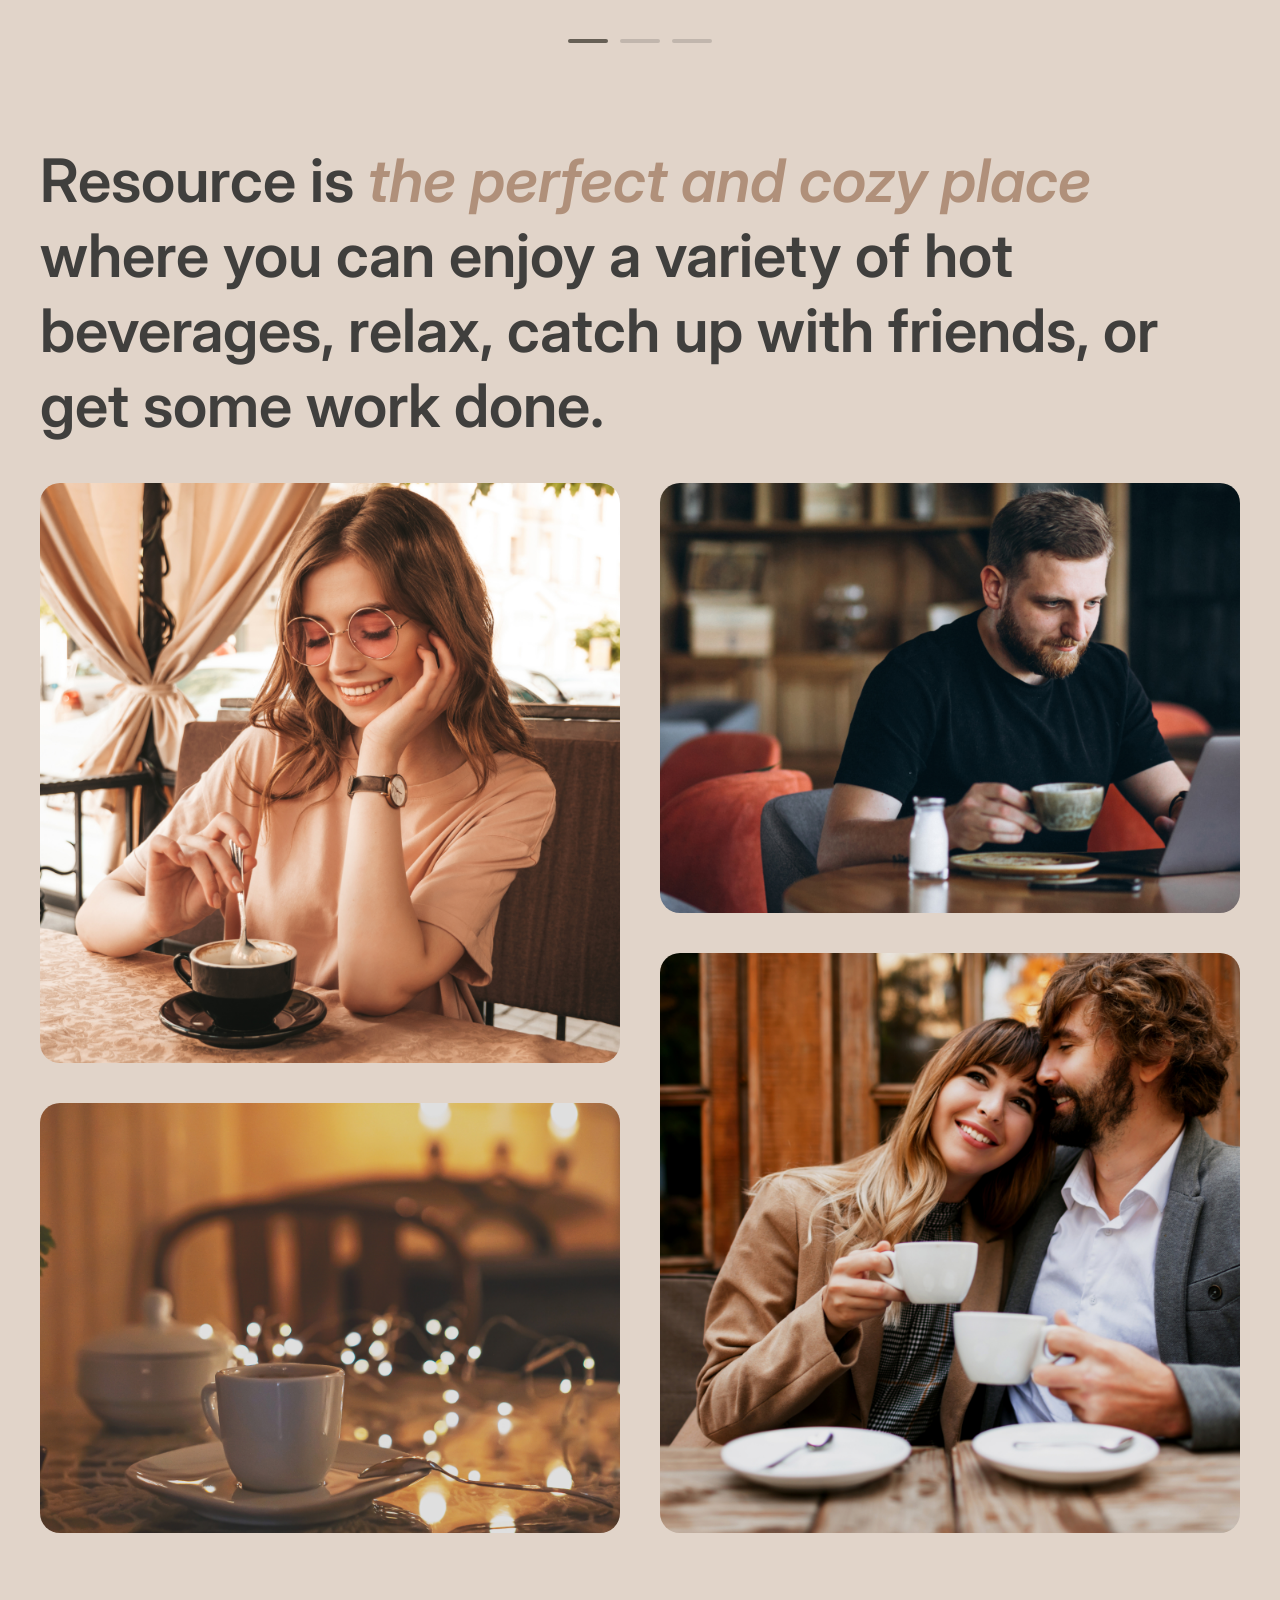
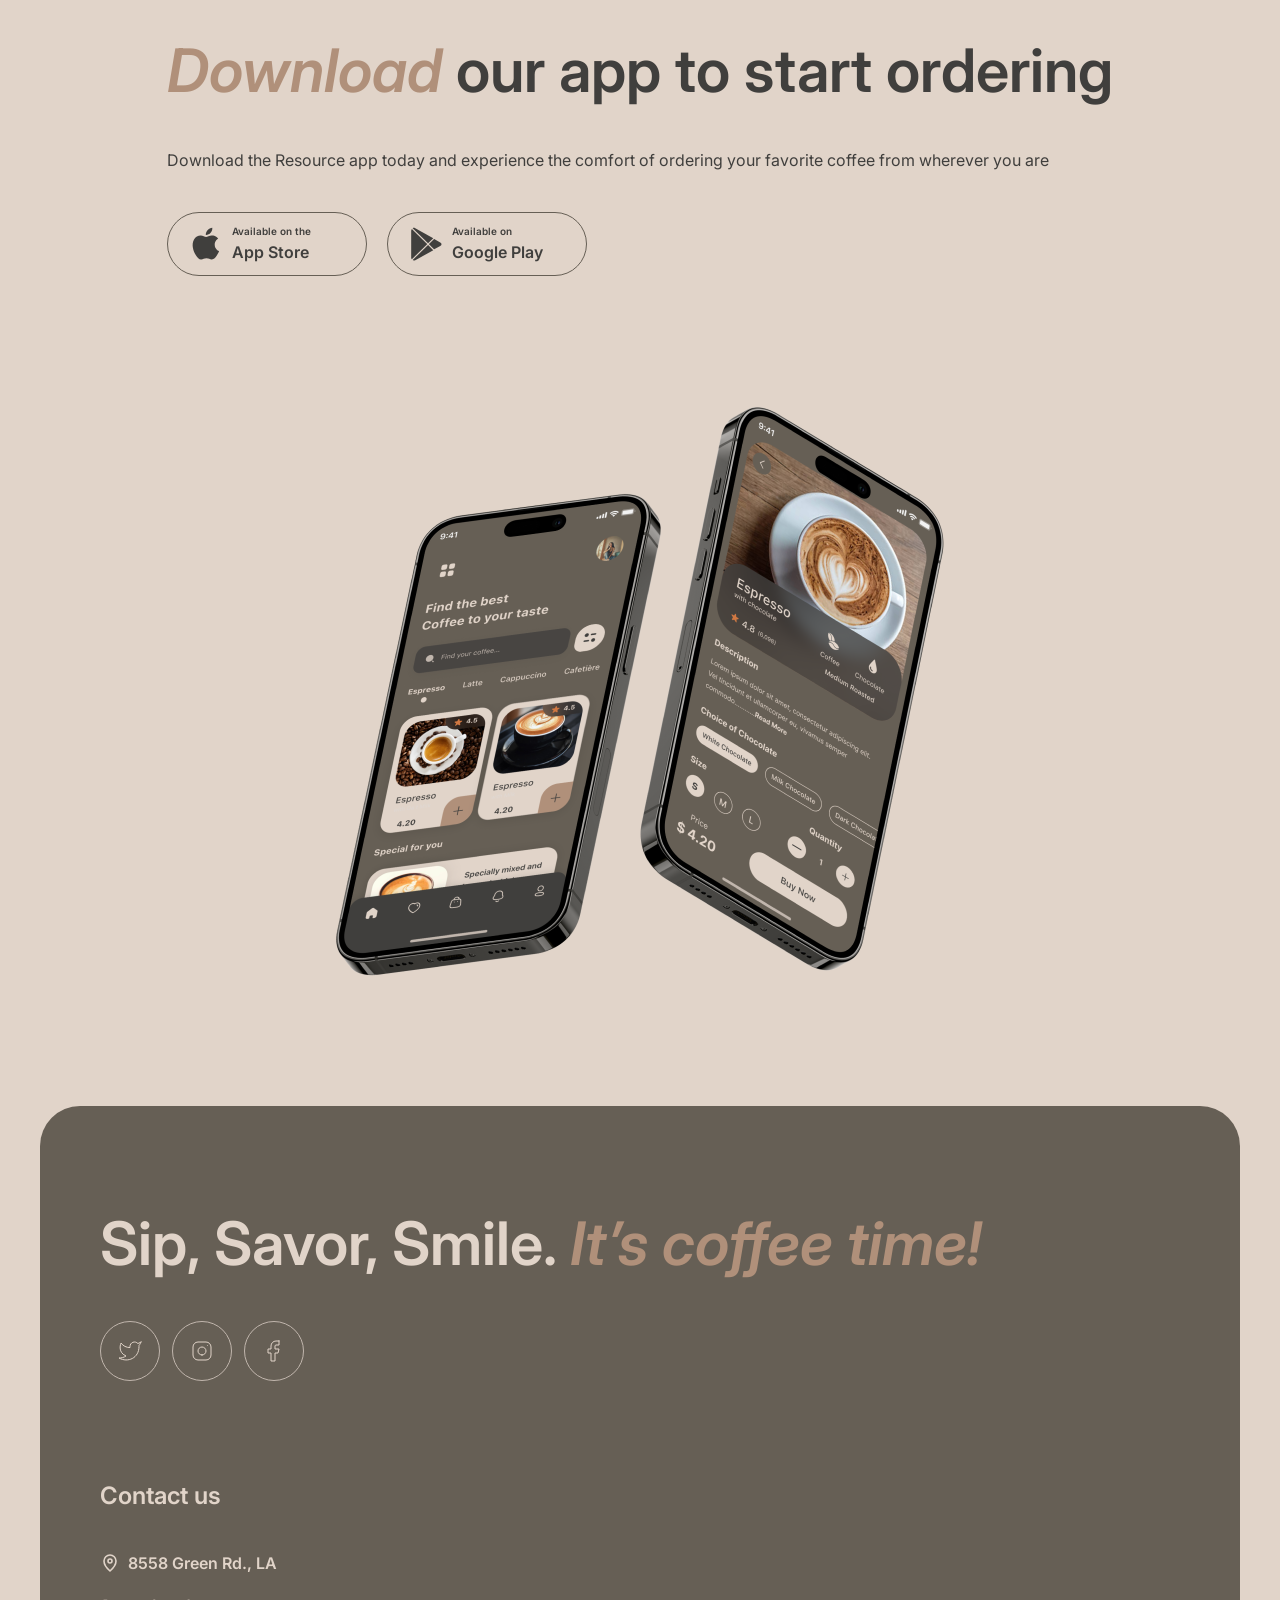
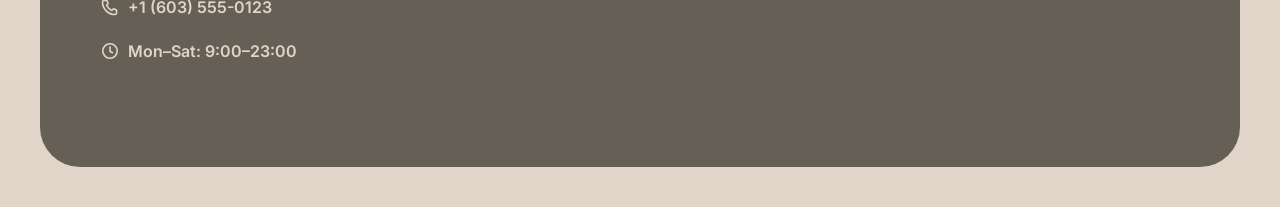
==== commit 15d12eaa: "fix: fix load more btn and nav" ====
--- a/index.html
+++ b/index.html
@@ -125,50 +125,48 @@
               <a class="nav__link" href="index.html#mobile-app">Mobile app</a>
             </li>
             <li><a class="nav__link" href="#contacts">Contact us</a></li>
-            <li>
-              <a
-                class="nav__link nav__link--menu nav__link--menu-mobile"
-                href="menu/index.html"
+            <a
+              class="nav__link nav__link--menu nav__link--menu-mobile"
+              href="menu/index.html"
+            >
+              Menu
+              <svg
+                width="20"
+                height="20"
+                viewBox="0 0 20 20"
+                fill="none"
+                xmlns="http://www.w3.org/2000/svg"
               >
-                Menu
-                <svg
-                  width="20"
-                  height="20"
-                  viewBox="0 0 20 20"
-                  fill="none"
-                  xmlns="http://www.w3.org/2000/svg"
-                >
-                  <path
-                    d="M14.166 9.76667V11.6667C14.166 14.8883 11.5543 17.5 8.33268 17.5C5.11102 17.5 2.49935 14.8883 2.49935 11.6667V9.76667C2.49935 9.4353 2.76798 9.16667 3.09935 9.16667H13.566C13.8974 9.16667 14.166 9.4353 14.166 9.76667Z"
-                    stroke="currentColor"
-                    stroke-width="1.5"
-                    stroke-linecap="round"
-                    stroke-linejoin="round"
-                  />
-                  <path
-                    d="M9.99935 7.49996C9.99935 6.66663 10.5946 5.83329 11.7851 5.83329C13.1 5.83329 14.166 4.7673 14.166 3.45234V2.91663"
-                    stroke="currentColor"
-                    stroke-width="1.5"
-                    stroke-linecap="round"
-                    stroke-linejoin="round"
-                  />
-                  <path
-                    d="M6.66732 7.5V7.08333C6.66732 5.70262 7.78661 4.58333 9.16732 4.58333C10.0878 4.58333 10.834 3.83714 10.834 2.91667V2.5"
-                    stroke="currentColor"
-                    stroke-width="1.5"
-                    stroke-linecap="round"
-                    stroke-linejoin="round"
-                  />
-                  <path
-                    d="M13.334 9.16663H15.4173C16.5679 9.16663 17.5007 10.0994 17.5007 11.25C17.5007 12.4006 16.5679 13.3333 15.4173 13.3333H14.1673"
-                    stroke="currentColor"
-                    stroke-width="1.5"
-                    stroke-linecap="round"
-                    stroke-linejoin="round"
-                  />
-                </svg>
-              </a>
-            </li>
+                <path
+                  d="M14.166 9.76667V11.6667C14.166 14.8883 11.5543 17.5 8.33268 17.5C5.11102 17.5 2.49935 14.8883 2.49935 11.6667V9.76667C2.49935 9.4353 2.76798 9.16667 3.09935 9.16667H13.566C13.8974 9.16667 14.166 9.4353 14.166 9.76667Z"
+                  stroke="currentColor"
+                  stroke-width="1.5"
+                  stroke-linecap="round"
+                  stroke-linejoin="round"
+                />
+                <path
+                  d="M9.99935 7.49996C9.99935 6.66663 10.5946 5.83329 11.7851 5.83329C13.1 5.83329 14.166 4.7673 14.166 3.45234V2.91663"
+                  stroke="currentColor"
+                  stroke-width="1.5"
+                  stroke-linecap="round"
+                  stroke-linejoin="round"
+                />
+                <path
+                  d="M6.66732 7.5V7.08333C6.66732 5.70262 7.78661 4.58333 9.16732 4.58333C10.0878 4.58333 10.834 3.83714 10.834 2.91667V2.5"
+                  stroke="currentColor"
+                  stroke-width="1.5"
+                  stroke-linecap="round"
+                  stroke-linejoin="round"
+                />
+                <path
+                  d="M13.334 9.16663H15.4173C16.5679 9.16663 17.5007 10.0994 17.5007 11.25C17.5007 12.4006 16.5679 13.3333 15.4173 13.3333H14.1673"
+                  stroke="currentColor"
+                  stroke-width="1.5"
+                  stroke-linecap="round"
+                  stroke-linejoin="round"
+                />
+              </svg>
+            </a>
           </ul>
         </nav>
 
